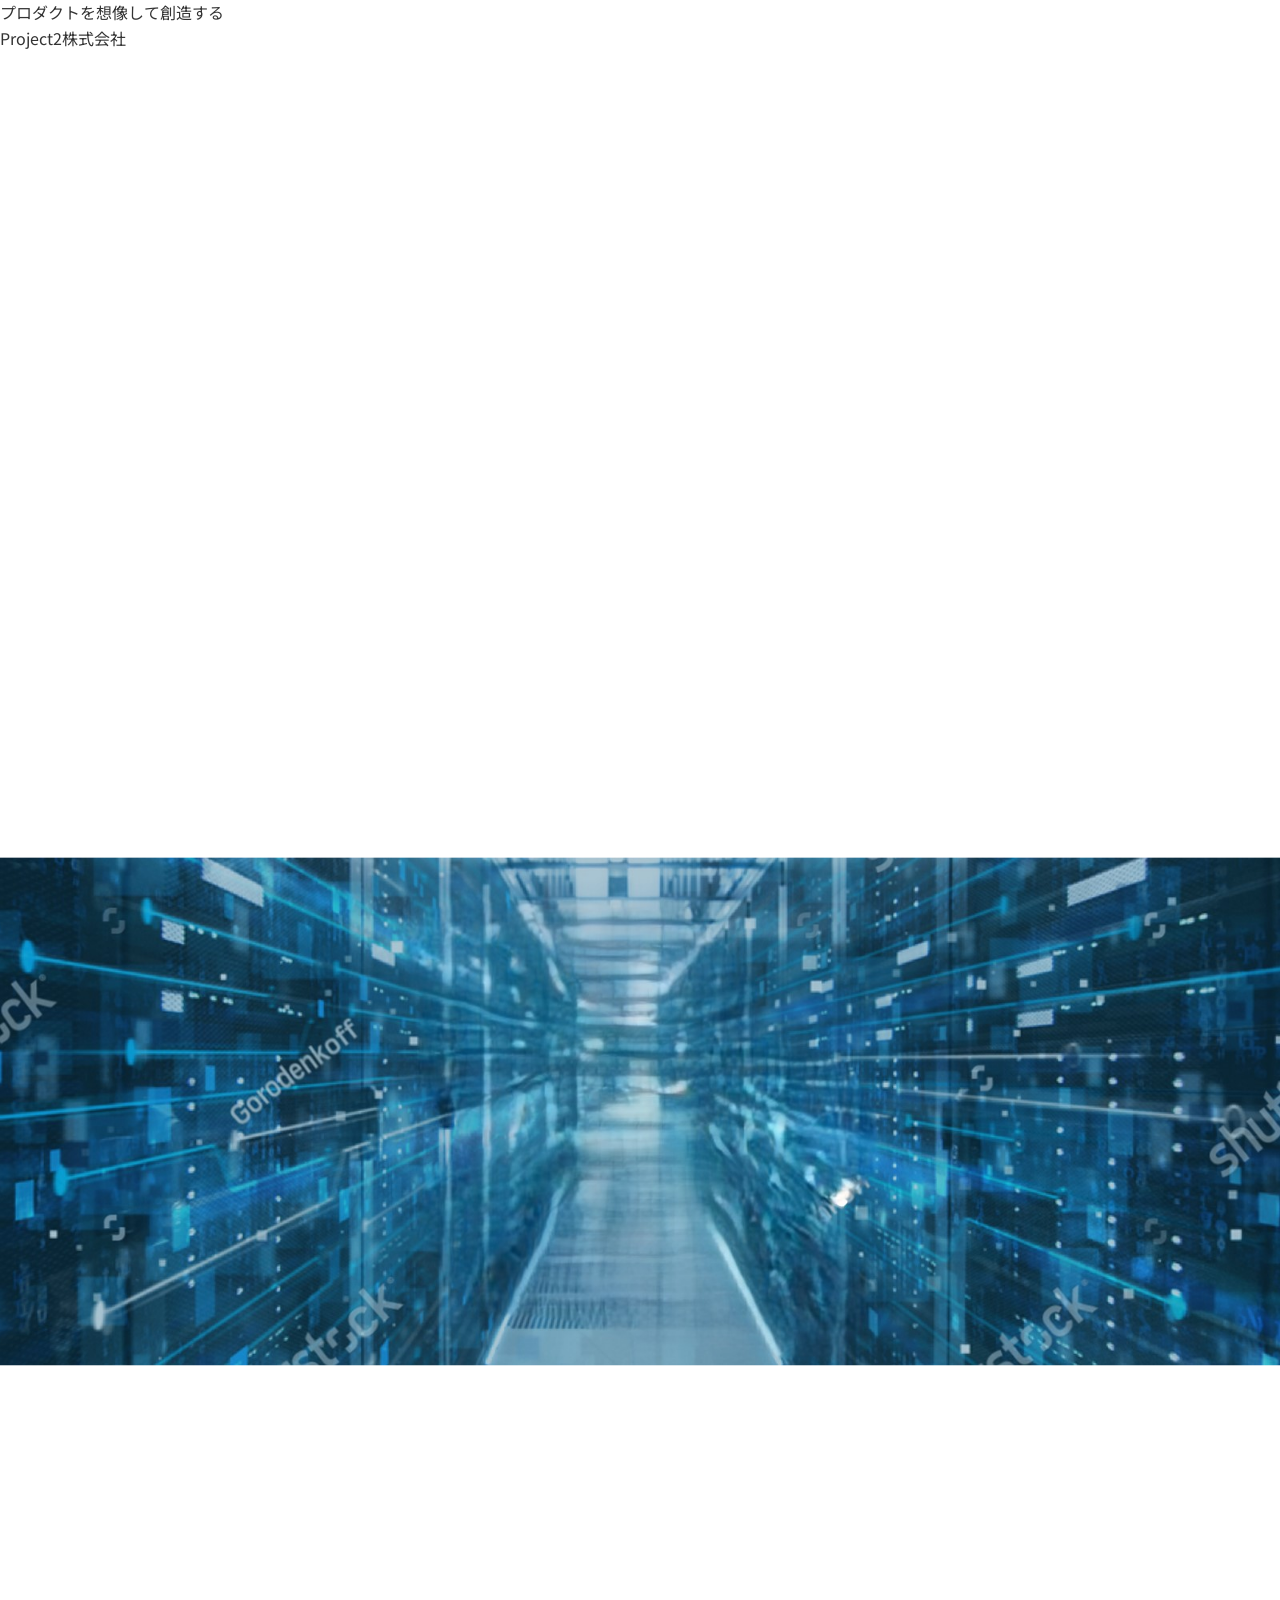
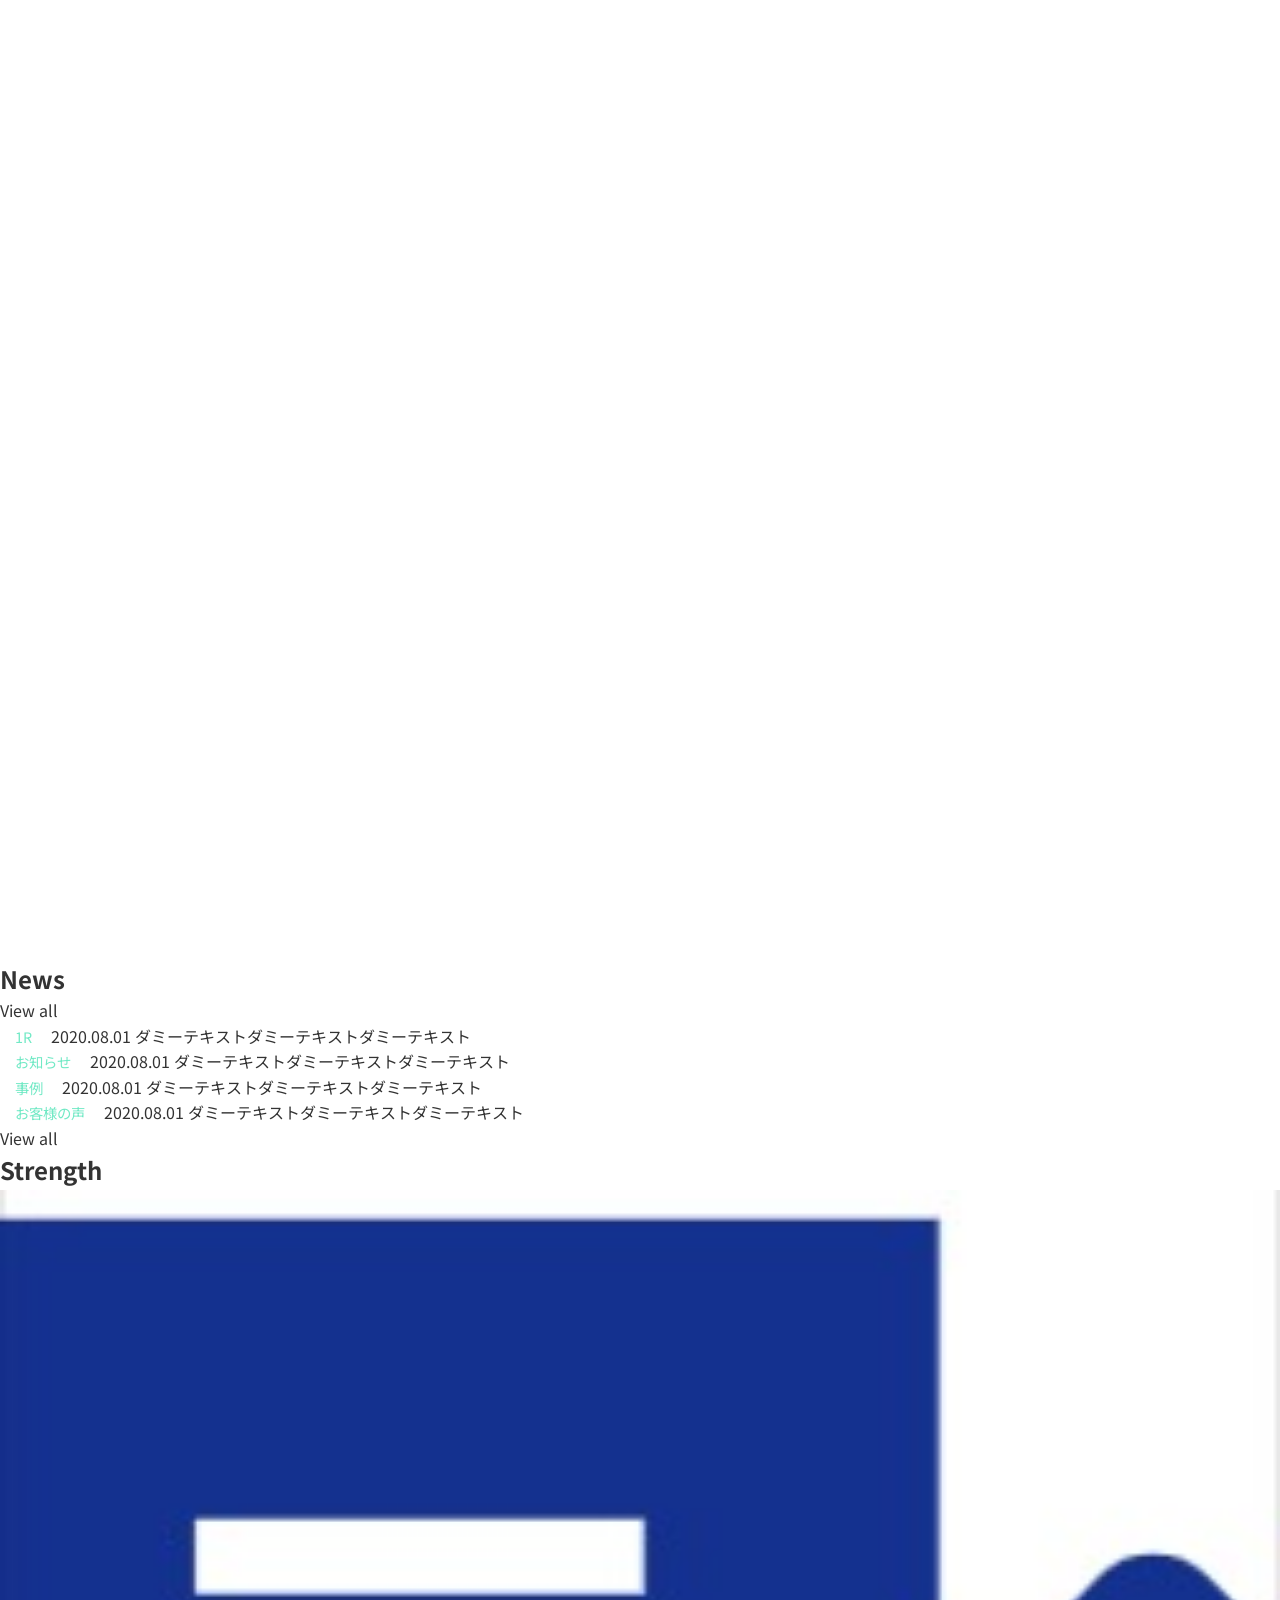
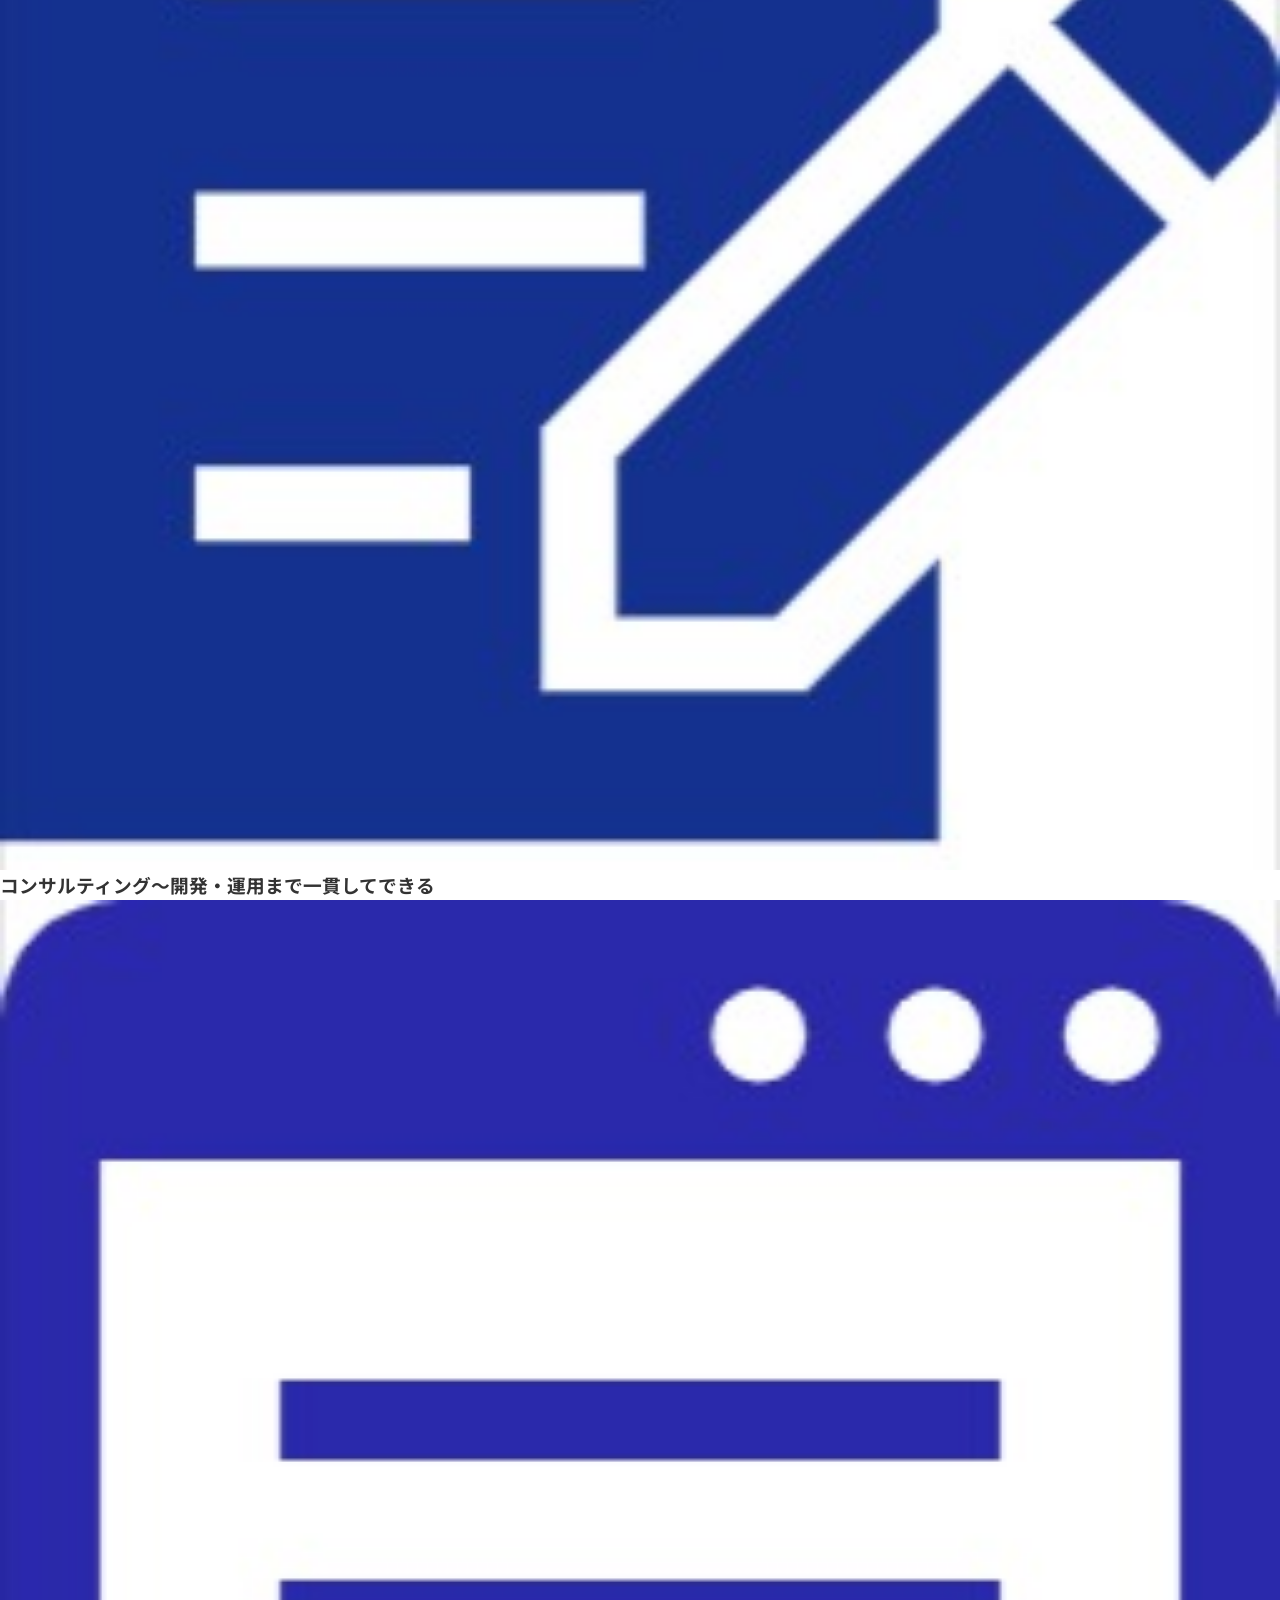
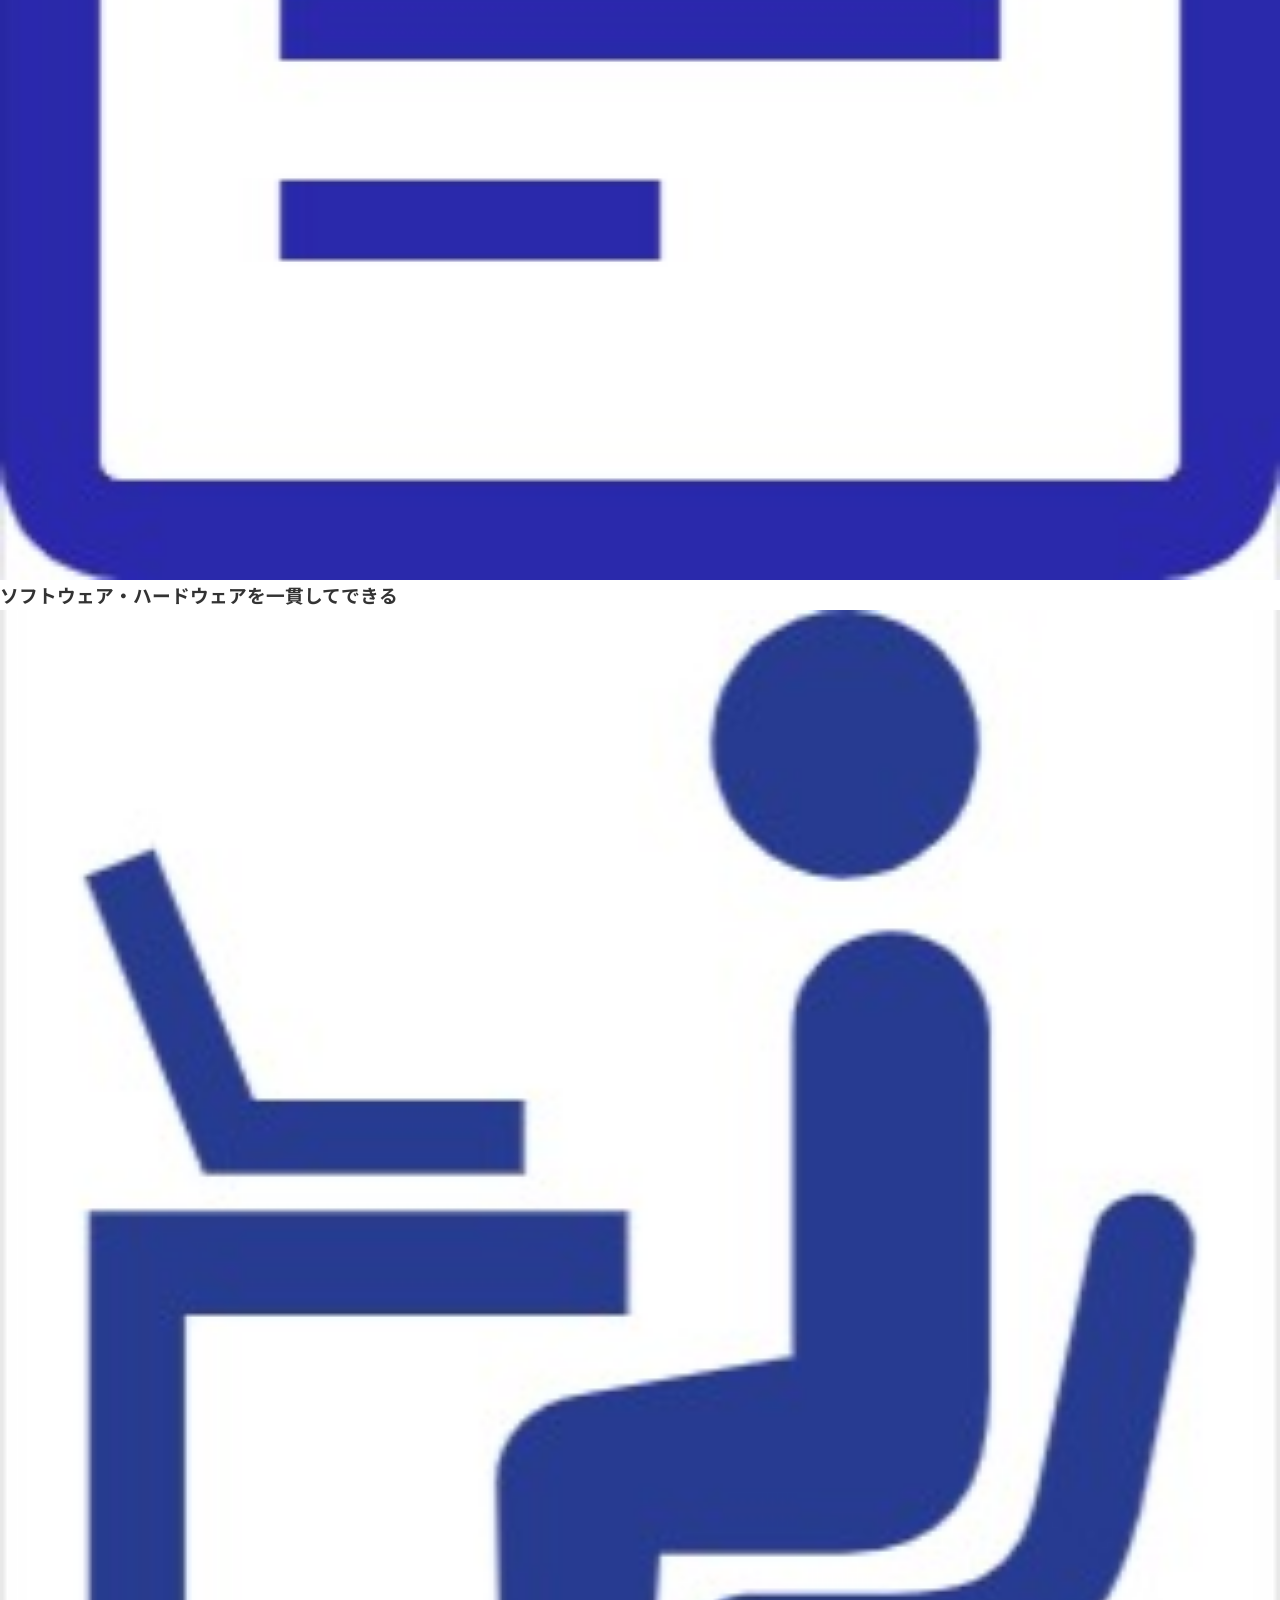
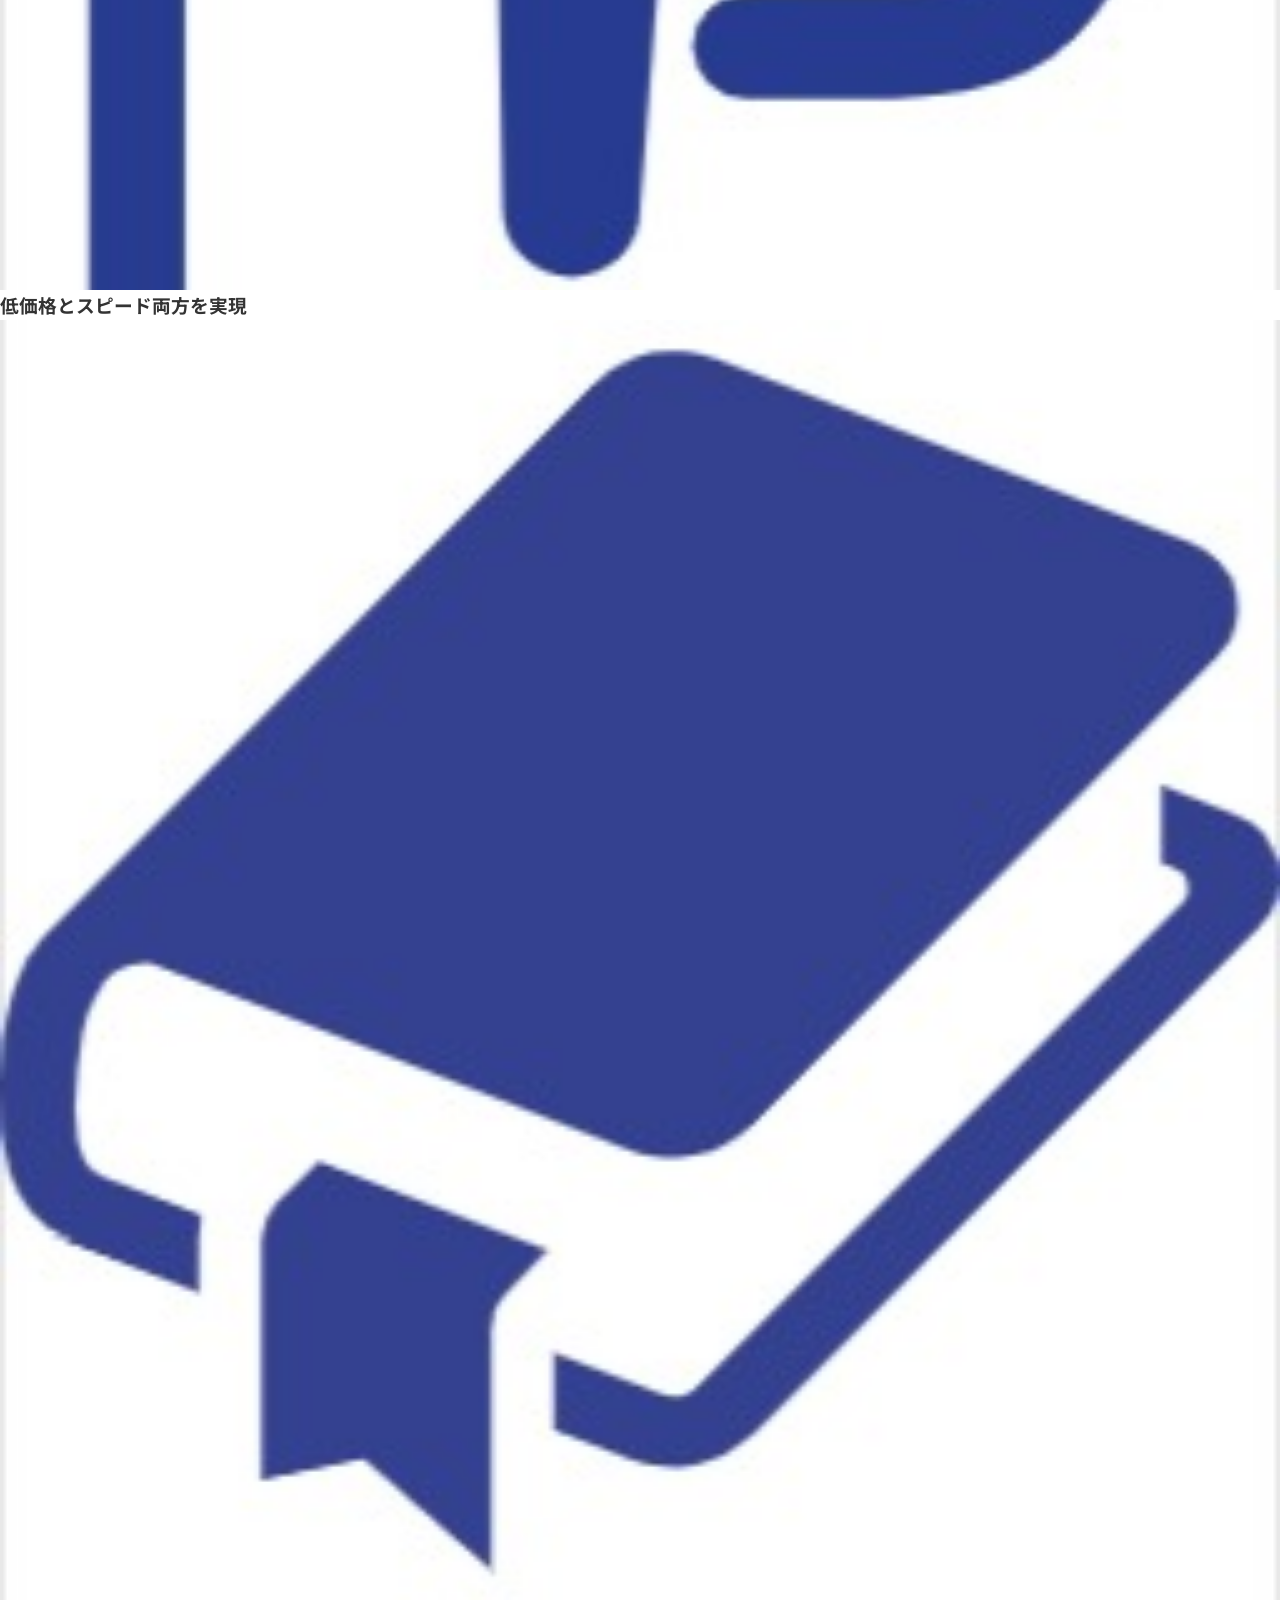
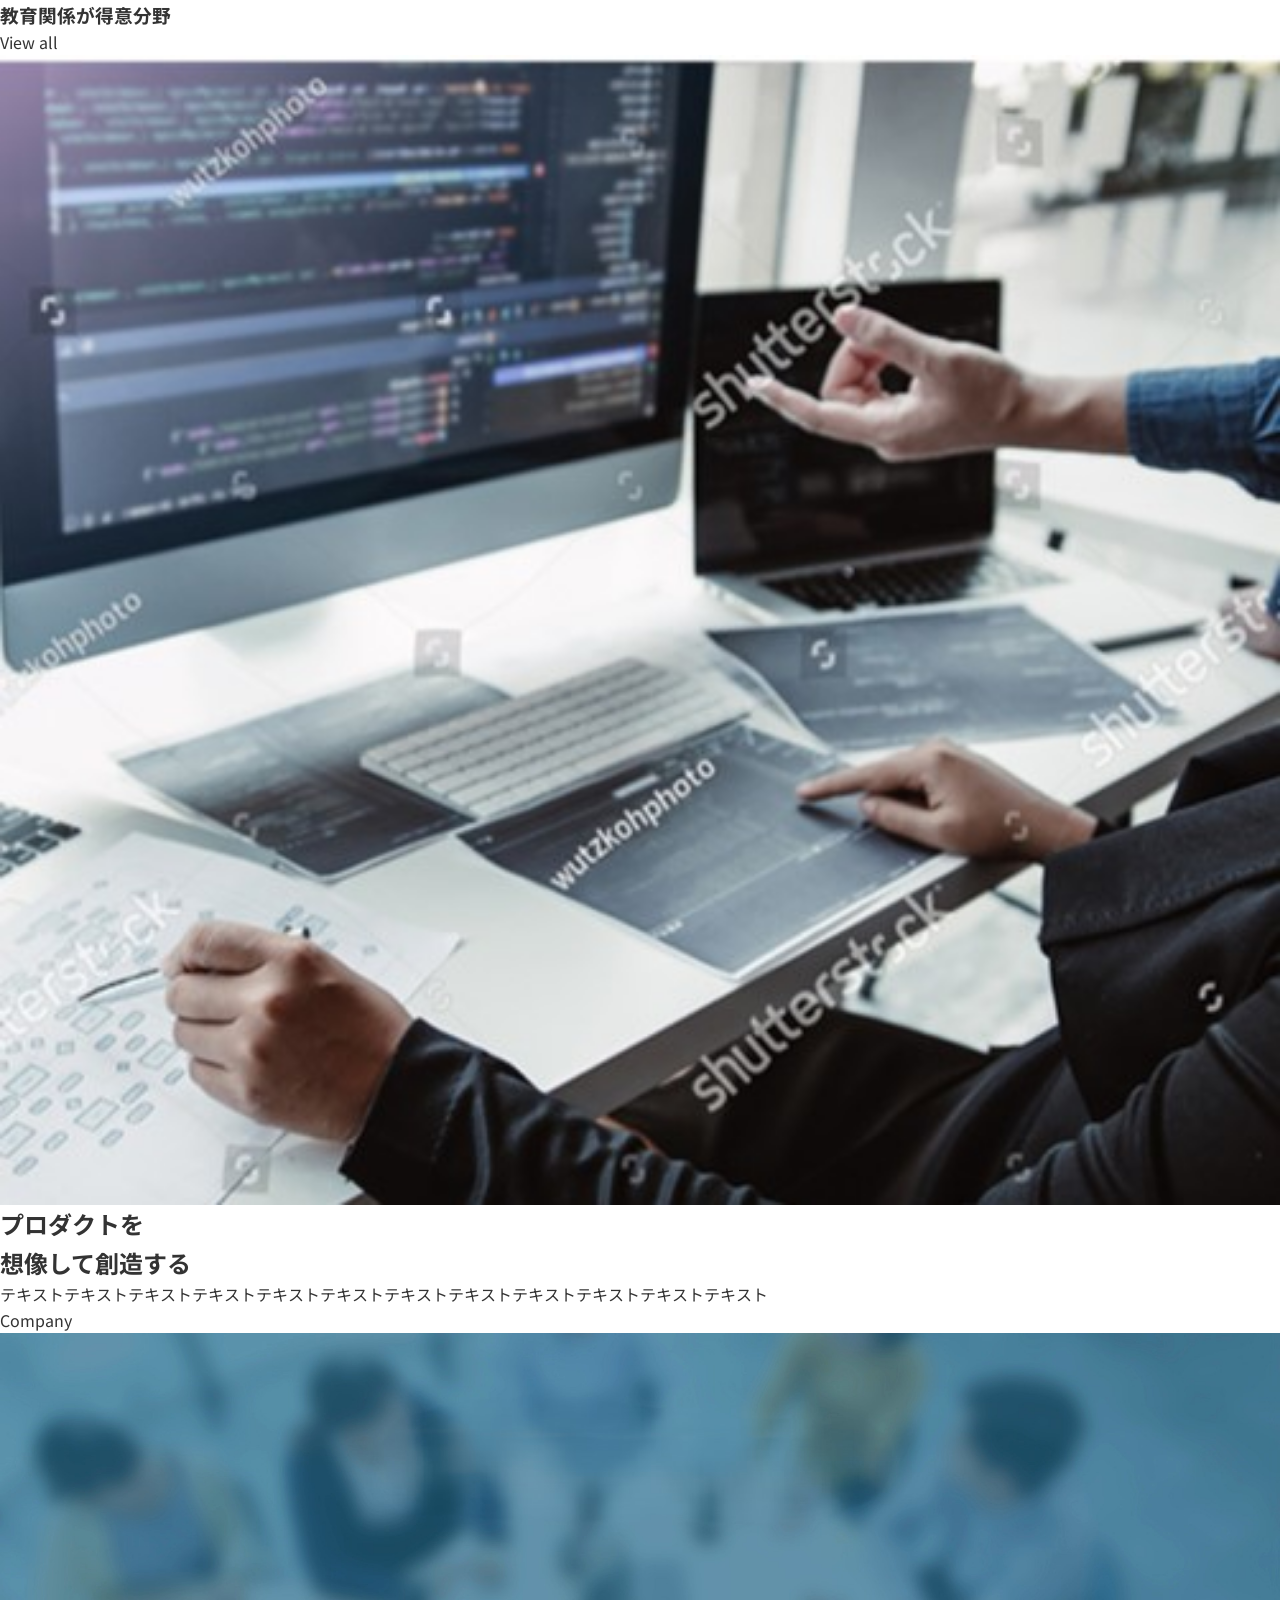
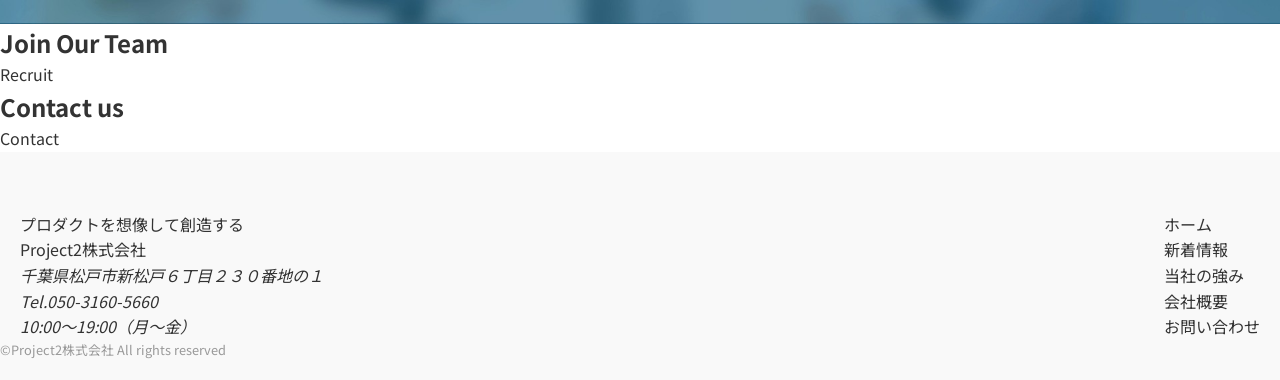
==== index.html @ 21dfb0c3 "Add files via upload" ====
<!DOCTYPE html>
<html lang="ja">
  <head>
    <meta charset="UTF-8" />
    <meta name="viewport" content="width=device-width, initial-scale=1.0" />
    <link rel="stylesheet" href="css/reset.css" />
    <link rel="preconnect" href="https://fonts.googleapis.com" />
    <link rel="preconnect" href="https://fonts.gstatic.com" crossorigin />
    <link
      href="https://fonts.googleapis.com/css2?family=Noto+Sans+JP:wght@100-900&display=swap"
      rel="stylesheet"
    />
    <link rel="stylesheet" href="css/style.css" />
    <title>project2</title>
  </head>
  <body>
    <header class="header-wrapper">
      <div class="header-container">
        <div class="header-content">
          <p>プロダクトを想像して創造する</p>
          <h1></h1><a href="index.html">Project2株式会社</a></h1>
        </div>
        <input type="checkbox" id="nav-toggle" class="nav-toggle" />
    <label for="nav-toggle" class="hamburger">
      <span></span>
      <span></span>
      <span></span>
    </label>
        <nav id="nav">
          <ul>
            <li>
              <a href="news.html">最新情報</a>
            </li>
            <li>
              <a href="strength.html">当社の強み</a>
            </li>
            <li>
              <a href="company.html">会社概要</a>
            </li>
            <li>
              <a href="#">採用情報</a>
            </li>
            <li>
              <a href="contact.html">お問い合わせ</a>
            </li>
          </ul>
        </nav>
      </div>
    </header>
    <main>
      <section class="hero-top">
        <img class="hero-img" src="img/hero.jpg" alt="hero" />
        <img class="hero-design" src="img/hero.design.png" alt="hero-design">
      </section>
      <section class="main-news">
        <div class="main-news-content">
          <h2 data-ja="お知らせ">News</h2>
          <div class="news-btn main-btn st">
            <a href="news.html" class="various-btn">View all  <span class="arrow"></span></a>
          </div>
        </div>
        <ul class="news-list">
          <li class="news-item">
            <a href="#"><span class="news-tag">1R</span></a>
            <a href="#"><span class="news-date">2020.08.01</span></a>
            <a href="#"><span class="news-text">ダミーテキストダミーテキストダミーテキスト</span></a>
          </li>
          <li class="news-item">
            <a href="#"><span class="news-tag">お知らせ</span></a>
            <a href="#"><span class="news-date">2020.08.01</span></a>
            <a href="#"><span class="news-text">ダミーテキストダミーテキストダミーテキスト</span></a>
          </li>
          <li class="news-item">
            <a href="#"><span class="news-tag">事例</span></a>
            <a href="#"><span class="news-date">2020.08.01</span></a>
            <a href="#"><span class="news-text">ダミーテキストダミーテキストダミーテキスト</span></a>
          </li>
          <li class="news-item">
            <a href="#"><span class="news-tag">お客様の声</span></a>
            <a href="#"><span class="news-date">2020.08.01</span></a>
            <a href="#"><span class="news-text">ダミーテキストダミーテキストダミーテキスト</span></a>
          </li>
        </ul>
        <div class="news-btn main-btn sb">
            <a href="news.html" class="various-btn">View all  <span class="arrow"></span></a>
          </div>
      </section>
      <section class="main-strength">
        <h2 data-ja="当社の強み">Strength</h2>
        <div class="main-strength-wrapper">
          <div class="grid">
            <div class="main-strength-item">
            <img src="img/icon5.jpeg" alt="strength-icon" />
          <h3>コンサルティング～開発・運用<span class="inline">まで一貫してできる</span></h3>  
          </div>
          <div class="main-strength-item">
            <img src="img/icon6.jpeg" alt="strength-icon" />
            <h3>ソフトウェア・ハードウェア<span class="inline">を一貫してできる</span></h3>
            </div>
            <div class="main-strength-item">
            <img src="img/icon7.jpeg" alt="strength-icon" />
            <h3>低価格とスピード両方を実現</h3>
            </div>
            <div class="main-strength-item">
            <img src="img/icon8.jpeg" alt="strength-icon" />
          <h3>教育関係が得意分野</h3>
            </div>
          </div>
          <div class="strength-btn main-btn ">
            <a href="strength.html" class="various-btn">View all  <span class="arrow"></span></a>
          </div>
        </div>
      </section>
      <section class="main-company">
        <div class="main-company-wrapper">
          <img src="img/company.img.jpg" alt="company画像" />
          <div class="main-company-content">
            <h2 data-en="imagine and create a product">
              プロダクトを<br />想像して創造する
            </h2>
            <p>
              テキストテキストテキストテキストテキストテキストテキストテキストテキストテキストテキストテキスト
            </p>
            <div class="main-btn">
            <a href="company.html" class="various-btn">Company  <span class="arrow"></span></a>
          </div>
          </div>
        </div>
      </section>
      <section class="main-recruit">
        <div class="main-recruit-item">
          <img src="img/recruit.img.jpg" alt="recruit画像" />
          <div class="main-recruit-content">
            <h2 data-ja="私たちと一緒にはたらきませんか？">Join Our Team</h2>
          </div>
          <div class="recruit-btn main-btn">
            <a href="#" class="various-btn">Recruit  <span class="recruit-arrow arrow"></span></a>
          </div>
        </div>
      </section>
      <section class="main-contact">
        <h2 data-ja="お気軽にお問い合わせください。">Contact us</h2>
        <div class="contact-btn main-btn">
            <a href="contact.html" class="various-btn">Contact  <span class="contact-arrow arrow"></span></a>
          </div>
      </section>
    </main>
    <footer>
      <div class="footer-wrapper">
        <div class="footer-content">
          <p class="title">プロダクトを想像して創造する</p>
          <p class="companyname">Project2株式会社</p>
          <address>
                <p class="campany-address">千葉県松戸市新松戸６丁目２３０番地の１</p>
                <p class="tel">Tel.050-3160-5660</p>
                <p class="time">10:00～19:00（月～金）</p>  
          </address>
        </div>
        <div class="footer-item">
          <nav>
            <ul>
              <li><a href="index.html">ホーム</a></li>
              <li><a href="news.html">新着情報</a></li>
              <li><a href="strength.html">当社の強み</a></li>
              <li><a href="company.html">会社概要</a></li>
              <li><a href="contact.html">お問い合わせ</a></li>
            </ul>
          </nav>
        </div>
      </div>
      <p class="copyright">©Project2株式会社 All rights reserved</p>
    </footer>
  </body>
</html>
---- css/style.css ----
@charset "UTF-8";

/* ====================================
   Base Styles
   ==================================== */
* {
  box-sizing: border-box;
  margin: 0;
  padding: 0;
}

body {
  font-family: "Noto Sans JP", sans-serif;
  color: #333;
  line-height: 1.6;
  overflow-x: hidden;
  width: 100%;
}

a {
  color: inherit;
  text-decoration: none;
}

img {
  width: 100%;
  height: auto;
  vertical-align: bottom;
}

ul {
  list-style: none;
}

/* 共通ユーティリティ */
.trans {
  color: rgb(113, 233, 197);
}

.trans-white {
  color: #fff;
}

.number {
  font-size: 2.8rem;
  margin-right: 15px;
  line-height: 1;
}

/* ボタン */
.btn-white, .btn-green {
  display: inline-flex;
  align-items: center;
  justify-content: center;
  font-size: 1rem;
  font-weight: 500;
  text-decoration: none;
  padding: 15px 0;
  text-transform: uppercase;
  width: 200px; /* デフォルト幅 */
  transition: opacity 0.3s;
}

.btn-white {
  color: rgb(113, 233, 197);
  background: #fff;
  border: 1px solid rgb(113, 233, 197);
}

.btn-green {
  background: rgb(113, 233, 197);
  color: #fff;
  border: 1px solid rgb(113, 233, 197);
}

.btn-white:hover, .btn-green:hover {
  opacity: 0.8;
}

/* アニメーション用クラス */
.fade-in {
  opacity: 0;
  transform: translateY(30px);
  transition: opacity 1s ease, transform 1s ease;
}

.main-fade-in {
  transform: translateX(-30px);
}

.right-fade-in {
  transform: translateX(30px);
}

.fade-in.show {
  opacity: 1;
  transform: translateY(0);
  transform: translateX(0);
}

/* SP/PC 表示切り替え */
.sp-only { display: none; }
.pc-only { display: block; }

@media (max-width: 980px) {
  .sp-only { display: block; }
  .pc-only { display: none; }
}


/* ====================================
   Top Animation
   ==================================== */
.top-animation {
  position: fixed;
  top: 0;
  left: 0;
  width: 100%;
  height: 100vh;
  background: rgba(83, 208, 168, 1);
  z-index: 9999;
  display: flex;
  justify-content: center;
  align-items: center;
}

.top-animation img {
  width: 150px;
  height: auto;
}


/* ====================================
   Header
   ==================================== */
.header-wrapper {
  position: relative;
  width: 100%;
}
/* index.htmlは全画面 */
.header-wrapper:not(.service-header) {
    height: 100vh;
    overflow: hidden;
}

.header-container {
  width: 100%;
  z-index: 10;
}

#main-header .header-content {
  position: absolute;
  top: 0;
  left: 0;
  width: 100%;
  padding: 20px 30px;
  display: flex;
  justify-content: space-between;
  align-items: center;
  z-index: 20;
}

.logo {
  width: 200px;
}

.header-container nav ul {
  display: flex;
  gap: 40px;
  font-weight: 700;
  color: #fff;
}
.header-container nav ul li a:hover {
  text-decoration: underline;
}

/* 追従ヘッダー */
#fixed-header {
  position: fixed;
  top: 0;
  left: 0;
  width: 100%;
  height: 80px;
  background-color: #fff;
  transform: translateY(-100%);
  opacity: 0;
  transition: transform 0.3s ease, opacity 0.3s ease;
  z-index: 100;
  box-shadow: 0 2px 5px rgba(0,0,0,0.1);
}

.fixed-header-content {
  display: flex;
  justify-content: space-between;
  align-items: center;
  padding: 10px 30px;
  height: 100%;
}

.logo-fixed {
  width: 160px;
  height: auto;
}

#fixed-header nav ul {
  color: #000;
}


/* ====================================
   Hero Slider (Index)
   ==================================== */
.hero-slider, .hero-item {
  width: 100%;
  height: 100vh;
}

.hero-img {
  width: 100%;
  height: 100%;
  background-size: cover;
  background-position: center;
  transform: scale(1.2);
  transition: transform 6s linear;
}

/* 現在のスライドだけズームアウト効果 */
.hero-slider .slick-current .hero-img {
  transform: scale(1);
}

.hero-wrapper h1 {
  position: absolute;
  top: 50%;
  left: 10%;
  transform: translateY(-50%);
  font-size: 5rem;
  color: rgb(238, 250, 246);
  z-index: 5;
  pointer-events: none;
  line-height: 1.2;
}

.hero-wrapper h1::after {
  content: attr(data-en);
  display: block;
  font-size: 1.8rem;
  margin-top: 20px;
  letter-spacing: 2px;
  text-transform: uppercase;
}


/* ====================================
   News Section (Index)
   ==================================== */
.main-news-wrapper {
    position: relative;
    z-index: 2;
}

.main-news-container {
  display: flex;
  background: rgba(95, 253, 203, 0.9);
  align-items: center;
  color: #fff;
  padding: 0;
  /* 横幅調整 */
  width: 100%;
}

/* 左側タイトル */
.main-news-header {
    background: rgba(95, 253, 203, 1);
    padding: 30px 50px;
    min-width: 250px;
}
.main-news-header h2 {
    font-size: 2rem;
    text-transform: uppercase;
}
.main-news-header h2::after {
    content: attr(data-ja);
    display: block;
    font-size: 1rem;
    margin-top: 5px;
}

/* 中央リスト */
.main-news-body {
    flex: 1;
    min-width: 0; /* Flexbox内でのテキスト省略対策 */
    padding: 20px;
}

.main-news-list {
    display: flex !important; /* Slickの上書き */
    align-items: center;
    gap: 20px;
    font-size: 1rem;
}

.news-tag {
    background: #fff;
    color: rgb(113, 233, 197);
    padding: 2px 15px;
    border-radius: 4px;
    font-size: 0.9rem;
    white-space: nowrap;
}
.news-date {
    white-space: nowrap;
}
.news-text a {
    color: #333; /* 背景が緑なので文字は読みやすく */
    text-decoration: underline;
}

/* 右側コントロール */
.main-news-controls {
    display: flex;
    align-items: center;
    background: #fff;
    height: 100%;
}
.main-news-arrow {
    display: flex;
    gap: 2px;
}
.prev-arrow, .next-arrow {
    width: 50px;
    height: 50px;
    background: #eee;
    padding: 15px;
    cursor: pointer;
    object-fit: contain;
}
.main-news-btn {
    width: 100px;
    height: 100px; /* 矢印と高さを合わせる */
    border: none;
    border-left: 1px solid #eee;
}


/* ====================================
   Main Intro (Index)
   ==================================== */
.main-intro-container {
    max-width: 1200px;
    margin: 100px auto;
    display: flex;
    align-items: center;
    gap: 50px;
    padding: 0 30px;
}

.main-intro-text {
    width: 50%;
}
.main-intro-text h2 {
    font-size: 2rem;
    line-height: 1.6;
    margin-bottom: 40px;
}
.main-text {
    font-size: 1rem;
    line-height: 2;
    margin-bottom: 40px;
}

.main-intro-image {
    width: 50%;
}


/* ====================================
   Service Section (Index)
   ==================================== */
.main-service {
    margin-bottom: 100px;
}

.main-service-wrapper {
    max-width: 1200px;
    margin: 0 auto 80px;
    display: flex;
    align-items: center;
    gap: 50px;
    padding: 0 30px;
}

.main-service-header {
    width: 50%;
}
.main-service-list-container {
    width: 50%;
}

.main-service-title {
    font-size: 3.5rem;
    text-transform: uppercase;
    margin-bottom: 20px;
    line-height: 1;
}
.main-service-title::after {
    content: attr(data-ja);
    display: block;
    font-size: 1.2rem;
    color: rgb(113, 233, 197);
    margin-top: 10px;
}

.service-list li {
    border-bottom: 1px solid #eee;
}
.service-list a {
    display: block;
    padding: 20px 0;
    font-size: 1.5rem;
    color: #1b2b44;
    transition: color 0.3s, padding-left 0.3s;
    position: relative;
}
/* 矢印装飾 */
.service-list a::after {
    content: "→";
    position: absolute;
    right: 0;
    opacity: 0;
    transition: opacity 0.3s;
}

.service-list a:hover {
    color: rgb(113, 233, 197);
    padding-left: 10px;
}
.service-list a:hover::after {
    opacity: 1;
}

/* 3つの理由 */
.main-service-features {
    background: #f9f9f9;
    padding: 80px 20px;
}
.features-title {
    text-align: center;
    font-size: 2rem;
    margin-bottom: 60px;
}
.features-grid {
    max-width: 1200px;
    margin: 0 auto;
    display: grid;
    grid-template-columns: repeat(3, 1fr);
    gap: 40px;
}
.feature-item {
    text-align: center;
    background: #fff;
    padding: 40px 20px;
    border-radius: 8px;
    box-shadow: 0 5px 15px rgba(0,0,0,0.05);
}
.feature-item .icon {
    width: 80px;
    height: 80px;
    object-fit: contain;
    margin-bottom: 20px;
}
.feature-item .sub {
    font-size: 1.2rem;
    margin-bottom: 20px;
    color: rgb(113, 233, 197);
}
.feature-item p {
    text-align: left;
    font-size: 0.95rem;
}


/* ====================================
   Works Section (Index)
   ==================================== */
.main-works {
    max-width: 1200px;
    margin: 0 auto 150px;
    padding: 0 30px;
}

/* スライド1枚のレイアウト */
.main-works-slide {
    position: relative;
    padding-bottom: 50px; /* ドット用の余白 */
    outline: none;
}

.work-img-box {
    width: 75%;
    height: 500px;
}
.work-img-box img {
    width: 100%;
    height: 100%;
    object-fit: cover;
}

/* 重なるテキストボックス */
.work-content-box {
    position: absolute;
    top: 50%;
    right: 0;
    transform: translateY(-50%);
    width: 45%;
    background: #fff;
    padding: 50px;
    box-shadow: 0 10px 40px rgba(0,0,0,0.1);
}

.work-content-box h2 {
    font-size: 2rem;
    text-transform: uppercase;
    color: rgb(113, 233, 197);
    margin-bottom: 10px;
}
.work-content-box h2::after {
    content: attr(data-ja);
    display: block;
    font-size: 1rem;
    color: #333;
}
.work-content-box h3 {
    font-size: 1.5rem;
    margin-bottom: 20px;
}
.work-btn {
    width: 100%;
}

/* Slick Dots Custom */
.main-works-slider .slick-dots {
    bottom: -30px;
    text-align: left; /* 左寄せ */
}
.main-works-slider .slick-dots li button:before {
    font-size: 12px;
    color: #ccc;
}
.main-works-slider .slick-dots li.slick-active button:before {
    color: rgb(113, 233, 197);
}


/* ====================================
   Pickup Section (Index)
   ==================================== */
.main-pickup {
    background: rgb(113, 233, 197);
    padding: 100px 20px;
    text-align: center;
}

.main-pickup-container {
    max-width: 1200px;
    margin: 0 auto;
}

.pickup-title {
    color: #fff;
    font-size: 3rem;
    text-transform: uppercase;
    margin-bottom: 50px;
}
.pickup-title::after {
    content: attr(data-ja);
    display: block;
    font-size: 1.2rem;
    margin-top: 10px;
}

.pickup-grid {
    display: grid;
    grid-template-columns: repeat(3, 1fr);
    gap: 30px;
    margin-bottom: 60px;
}

.pickup-item {
    background: #fff;
    display: block;
    transition: transform 0.3s;
    height: 100%; /* 高さを揃える */
}
.pickup-item:hover {
    transform: translateY(-10px);
}

.pickup-img {
    height: 200px;
    overflow: hidden;
}
.pickup-img img {
    height: 100%;
    object-fit: cover;
}

.pickup-info {
    padding: 20px;
    text-align: left;
}
.pickup-tag {
    background: rgb(113, 233, 197);
    color: #fff;
    font-size: 0.8rem;
    padding: 2px 10px;
    display: inline-block;
    margin-bottom: 10px;
}
.pickup-date {
    font-size: 0.85rem;
    color: #888;
    margin-bottom: 10px;
}
.pickup-text {
    font-size: 1rem;
    font-weight: 700;
    line-height: 1.4;
    color: #333;
}

.pickup-more-btn {
    width: 250px;
}


/* ====================================
   Responsive (Mobile & Tablet)
   ==================================== */

/* Hamburger Menu (Common) */
.nav-toggle { display: none; }
.hamburger {
  display: none;
  flex-direction: column;
  justify-content: space-between;
  width: 30px;
  height: 22px;
  cursor: pointer;
  z-index: 1001;
}
.hamburger span {
  display: block;
  height: 2px;
  width: 100%;
  background-color: #fff;
  transition: all 0.4s;
}
#fixed-header .hamburger span { background-color: #000; }

@media (max-width: 980px) {
  .hamburger { display: flex; }

  #nav, #nav-fixed {
    position: fixed;
    top: 0;
    right: -100%;
    width: 80%;
    height: 100vh;
    background-color: rgba(0, 0, 0, 0.9);
    display: flex;
    justify-content: center;
    align-items: center;
    transition: right 0.4s ease;
    z-index: 1000;
  }
  #nav-fixed { background-color: rgba(95, 253, 203, 0.98); }

  .nav-toggle:checked ~ #nav,
  .nav-toggle:checked ~ #nav-fixed { right: 0; }

  /* ハンバーガーアニメーション */
  .nav-toggle:checked + .hamburger span:nth-child(1) { transform: rotate(45deg) translateY(6px); }
  .nav-toggle:checked + .hamburger span:nth-child(2) { opacity: 0; }
  .nav-toggle:checked + .hamburger span:nth-child(3) { transform: rotate(-45deg) translateY(-6px); }

  .header-container nav ul {
    flex-direction: column;
    text-align: center;
    gap: 30px;
  }
  
  /* Hero Text */
  .hero-wrapper h1 {
    font-size: 2.5rem;
    left: 5%;
    width: 90%;
  }

  /* News Section (SP) */
  .main-news-container {
    flex-direction: column;
    align-items: stretch;
  }
  .main-news-header {
      padding: 15px;
      text-align: center;
  }
  .main-news-header h2 { font-size: 1.5rem; }
  
  .main-news-body {
      padding: 10px;
  }
  .main-news-list {
      flex-direction: column;
      align-items: flex-start;
      gap: 5px;
  }
  .main-news-controls {
      justify-content: space-between;
  }
  .main-news-arrow { width: 50%; }
  .prev-arrow, .next-arrow { width: 50%; }
  .main-news-btn { width: 50%; height: 50px; border-left: none; border-top: 1px solid #eee;}

  /* Intro Section */
  .main-intro-container {
      flex-direction: column-reverse; /* 画像上、テキスト下 */
      margin: 60px auto;
      gap: 30px;
  }
  .main-intro-text, .main-intro-image {
      width: 100%;
  }
  .main-intro-text h2 { font-size: 1.4rem; }

  /* Service Section */
  .main-service-wrapper {
      flex-direction: column;
      padding: 0 20px;
      gap: 20px;
  }
  .main-service-header, .main-service-list-container {
      width: 100%;
  }
  /* スマホ用タイトル表示 */
  .main-service-header .main-service-title {
      font-size: 2.5rem;
      margin-bottom: 20px;
  }

  /* 3つの理由 */
  .features-grid {
      grid-template-columns: 1fr; /* 1カラム */
      gap: 20px;
  }

  /* Works Section (Overlap解除) */
  .main-works { margin-bottom: 80px; }
  
  .work-img-box {
      width: 100%;
      height: 250px;
  }
  .work-content-box {
      position: relative; /* 重ねない */
      width: 100%;
      top: 0;
      right: 0;
      transform: none;
      padding: 30px 20px;
      box-shadow: none;
      background: #f4f4f4; /* 少し背景色を変える */
  }
  .work-content-box h2 { font-size: 1.5rem; }
  .work-content-box h3 { font-size: 1.2rem; }

  /* Pickup Section */
  .main-pickup { padding: 50px 20px; }
  .pickup-grid {
      grid-template-columns: 1fr; /* 1カラム */
      gap: 40px;
  }
  .pickup-title { font-size: 2rem; }
}

/* Footer (Common with Service) */
footer {
  background-color: #f9f9f9;
  padding: 60px 0 20px;
}
.footer-wrapper {
  max-width: 1300px;
  margin: 0 auto;
  padding: 0 20px;
  display: flex;
  justify-content: space-between;
  align-items: flex-start;
  flex-wrap: wrap;
}
.footer-left { margin-bottom: 30px; }
.footer-logo { width: 150px; margin-bottom: 20px; }
.copyright { display: block; font-size: 0.8rem; color: #999; }
.footer-list { display: flex; gap: 30px; }
.footer-list li a { font-size: 0.9rem; font-weight: 700; }

@media (max-width: 980px) {
  .footer-wrapper {
      flex-direction: column;
      align-items: center;
      text-align: center;
  }
  .footer-right { width: 100%; }
  .footer-list {
      justify-content: center;
      flex-wrap: wrap;
      gap: 15px 20px;
  }
}
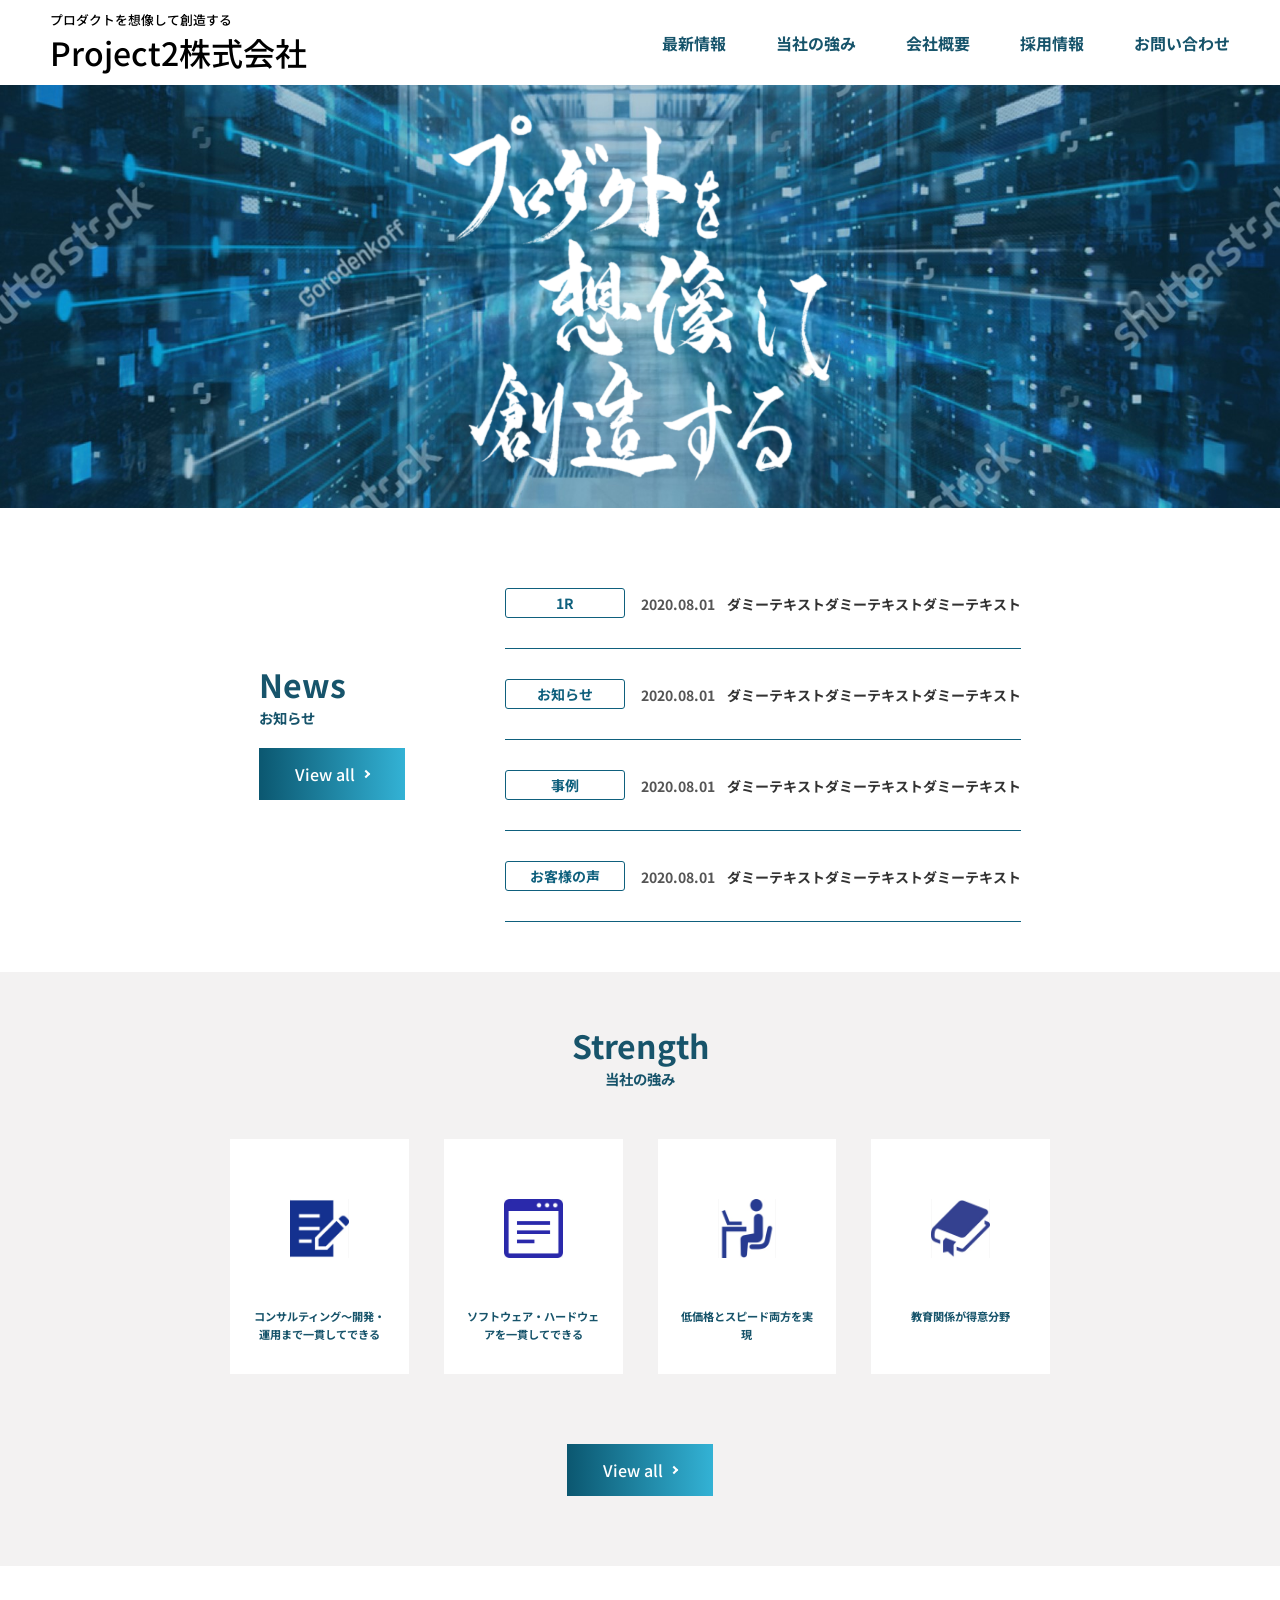
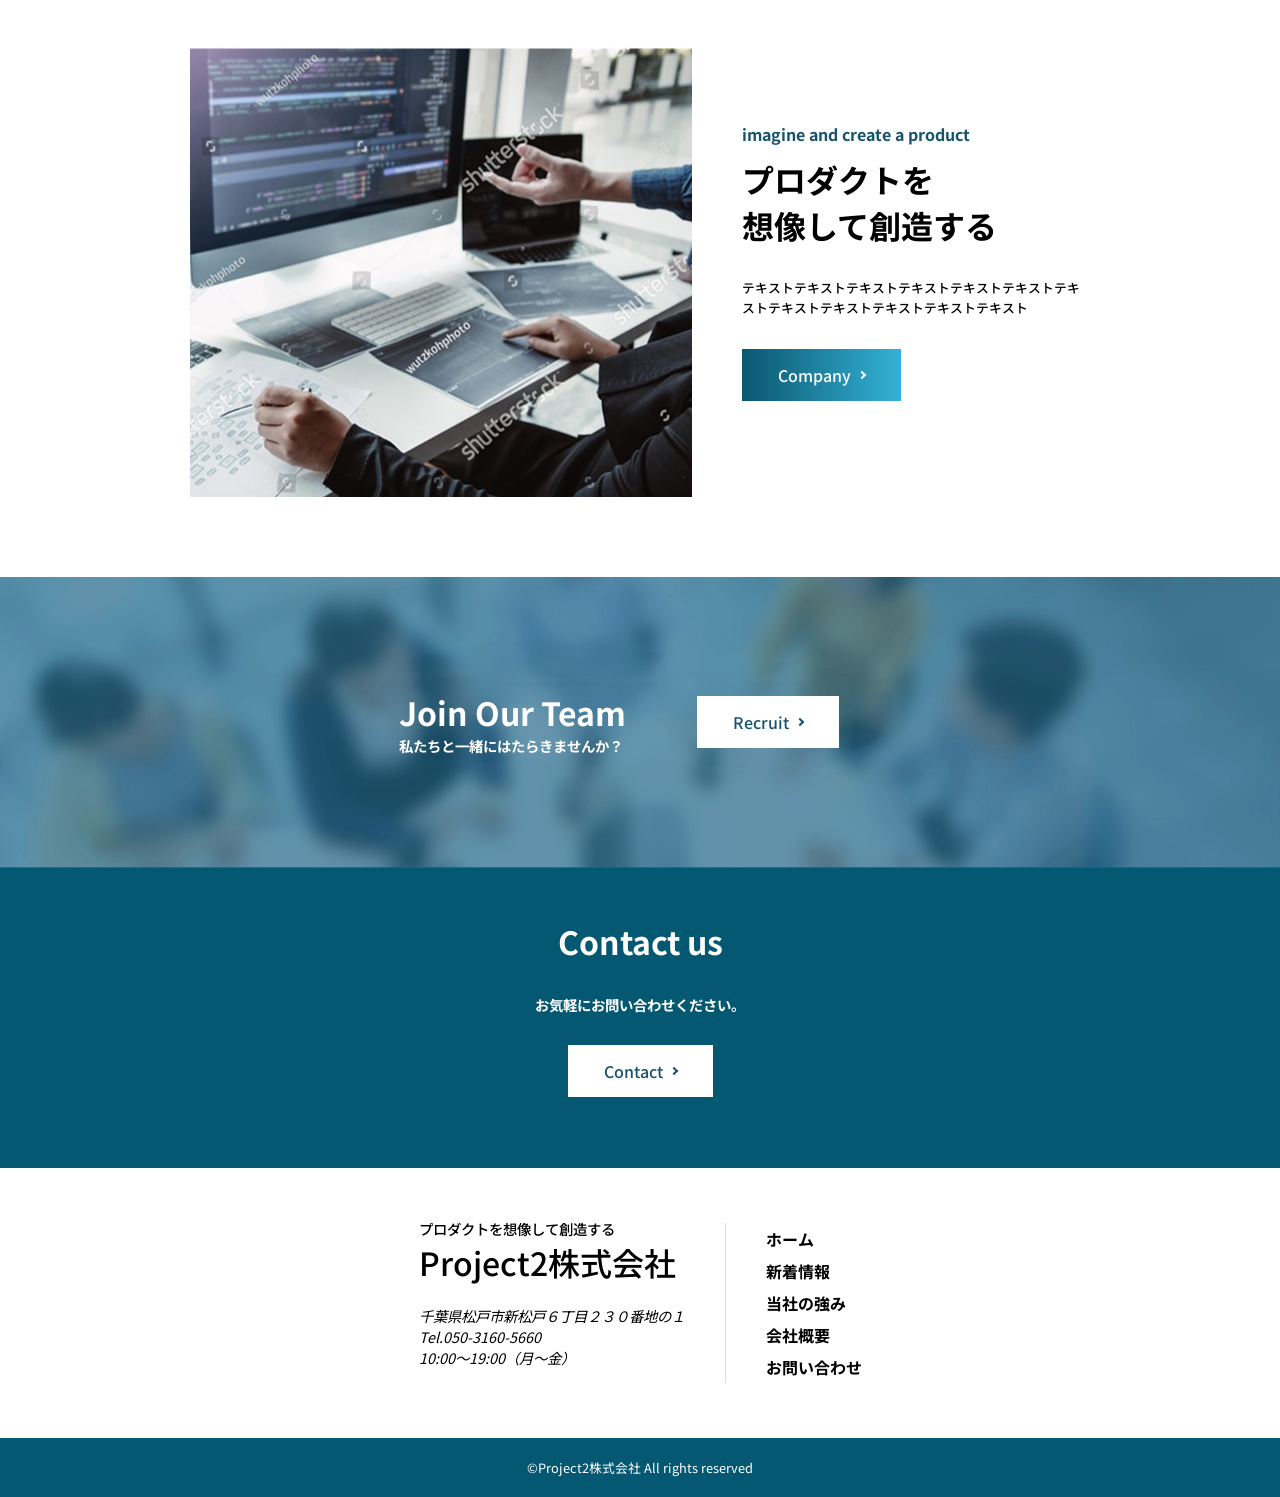
==== commit 490f94b4: "Add files via upload" ====
--- a/index.html
+++ b/index.html
@@ -14,18 +14,18 @@
     <title>project2</title>
   </head>
   <body>
-    <header class="header-wrapper">
+    <header class="header-wrraper">
       <div class="header-container">
         <div class="header-content">
           <p>プロダクトを想像して創造する</p>
-          <h1></h1><a href="index.html">Project2株式会社</a></h1>
+          <h1>Project2株式会社</h1>
         </div>
         <input type="checkbox" id="nav-toggle" class="nav-toggle" />
-    <label for="nav-toggle" class="hamburger">
-      <span></span>
-      <span></span>
-      <span></span>
-    </label>
+        <label for="nav-toggle" class="hamburger">
+          <span></span>
+          <span></span>
+          <span></span>
+        </label>
         <nav id="nav">
           <ul>
             <li>
@@ -50,69 +50,91 @@
     <main>
       <section class="hero-top">
         <img class="hero-img" src="img/hero.jpg" alt="hero" />
-        <img class="hero-design" src="img/hero.design.png" alt="hero-design">
+        <img class="hero-design" src="img/hero.design.png" alt="hero-design" />
       </section>
       <section class="main-news">
         <div class="main-news-content">
           <h2 data-ja="お知らせ">News</h2>
-          <div class="news-btn main-btn st">
-            <a href="news.html" class="various-btn">View all  <span class="arrow"></span></a>
+          <div class="news-btn main-btn db">
+            <a href="news.html" class="various-btn"
+              >View all <span class="arrow"></span
+            ></a>
           </div>
         </div>
         <ul class="news-list">
           <li class="news-item">
             <a href="#"><span class="news-tag">1R</span></a>
             <a href="#"><span class="news-date">2020.08.01</span></a>
-            <a href="#"><span class="news-text">ダミーテキストダミーテキストダミーテキスト</span></a>
+            <a href="#"
+              ><span class="news-text"
+                >ダミーテキストダミーテキストダミーテキスト</span
+              ></a
+            >
           </li>
           <li class="news-item">
             <a href="#"><span class="news-tag">お知らせ</span></a>
             <a href="#"><span class="news-date">2020.08.01</span></a>
-            <a href="#"><span class="news-text">ダミーテキストダミーテキストダミーテキスト</span></a>
+            <a href="#"
+              ><span class="news-text"
+                >ダミーテキストダミーテキストダミーテキスト</span
+              ></a
+            >
           </li>
           <li class="news-item">
             <a href="#"><span class="news-tag">事例</span></a>
             <a href="#"><span class="news-date">2020.08.01</span></a>
-            <a href="#"><span class="news-text">ダミーテキストダミーテキストダミーテキスト</span></a>
+            <a href="#"
+              ><span class="news-text"
+                >ダミーテキストダミーテキストダミーテキスト</span
+              ></a
+            >
           </li>
           <li class="news-item">
             <a href="#"><span class="news-tag">お客様の声</span></a>
             <a href="#"><span class="news-date">2020.08.01</span></a>
-            <a href="#"><span class="news-text">ダミーテキストダミーテキストダミーテキスト</span></a>
+            <a href="#"
+              ><span class="news-text"
+                >ダミーテキストダミーテキストダミーテキスト</span
+              ></a
+            >
           </li>
         </ul>
-        <div class="news-btn main-btn sb">
-            <a href="news.html" class="various-btn">View all  <span class="arrow"></span></a>
-          </div>
+        <div class="news-btn main-btn dn">
+          <a href="news.html" class="various-btn"
+            >View all <span class="arrow"></span
+          ></a>
+        </div>
       </section>
       <section class="main-strength">
         <h2 data-ja="当社の強み">Strength</h2>
-        <div class="main-strength-wrapper">
+        <div class="main-strength-wrrapper">
           <div class="grid">
             <div class="main-strength-item">
-            <img src="img/icon5.jpeg" alt="strength-icon" />
-          <h3>コンサルティング～開発・運用<span class="inline">まで一貫してできる</span></h3>  
-          </div>
-          <div class="main-strength-item">
-            <img src="img/icon6.jpeg" alt="strength-icon" />
-            <h3>ソフトウェア・ハードウェア<span class="inline">を一貫してできる</span></h3>
-            </div>
-            <div class="main-strength-item">
-            <img src="img/icon7.jpeg" alt="strength-icon" />
-            <h3>低価格とスピード両方を実現</h3>
-            </div>
-            <div class="main-strength-item">
-            <img src="img/icon8.jpeg" alt="strength-icon" />
-          <h3>教育関係が得意分野</h3>
-            </div>
-          </div>
-          <div class="strength-btn main-btn ">
-            <a href="strength.html" class="various-btn">View all  <span class="arrow"></span></a>
+              <img src="img/icon5.jpeg" alt="strength-icon" />
+              <h3>コンサルティング～開発・運用<span class="inline">まで一貫してできる</span></h3>
+            </div>
+            <div class="main-strength-item">
+              <img src="img/icon6.jpeg" alt="strength-icon" />
+              <h3>ソフトウェア・ハードウェアを<span class="inline">一貫してできる</span></h3>
+            </div>
+            <div class="main-strength-item">
+              <img src="img/icon7.jpeg" alt="strength-icon" />
+              <h3>低価格とスピード両方を実現</h3>
+            </div>
+            <div class="main-strength-item">
+              <img src="img/icon8.jpeg" alt="strength-icon" />
+              <h3>教育関係が得意分野</h3>
+            </div>
+          </div>
+          <div class="strength-btn main-btn">
+            <a href="strength.html" class="various-btn"
+              >View all <span class="arrow"></span
+            ></a>
           </div>
         </div>
       </section>
       <section class="main-company">
-        <div class="main-company-wrapper">
+        <div class="main-company-wrraper">
           <img src="img/company.img.jpg" alt="company画像" />
           <div class="main-company-content">
             <h2 data-en="imagine and create a product">
@@ -122,8 +144,10 @@
               テキストテキストテキストテキストテキストテキストテキストテキストテキストテキストテキストテキスト
             </p>
             <div class="main-btn">
-            <a href="company.html" class="various-btn">Company  <span class="arrow"></span></a>
-          </div>
+              <a href="company.html" class="various-btn"
+                >Company <span class="arrow"></span
+              ></a>
+            </div>
           </div>
         </div>
       </section>
@@ -134,26 +158,36 @@
             <h2 data-ja="私たちと一緒にはたらきませんか？">Join Our Team</h2>
           </div>
           <div class="recruit-btn main-btn">
-            <a href="#" class="various-btn">Recruit  <span class="recruit-arrow arrow"></span></a>
+            <a href="#" class="various-btn"
+              >Recruit <span class="recruit-arrow arrow"></span
+            ></a>
           </div>
         </div>
       </section>
       <section class="main-contact">
         <h2 data-ja="お気軽にお問い合わせください。">Contact us</h2>
         <div class="contact-btn main-btn">
-            <a href="contact.html" class="various-btn">Contact  <span class="contact-arrow arrow"></span></a>
-          </div>
+          <a href="contact.html" class="various-btn"
+            >Contact <span class="contact-arrow arrow"></span
+          ></a>
+        </div>
       </section>
     </main>
     <footer>
-      <div class="footer-wrapper">
+      <div class="footer-wrraper">
         <div class="footer-content">
           <p class="title">プロダクトを想像して創造する</p>
           <p class="companyname">Project2株式会社</p>
           <address>
-                <p class="campany-address">千葉県松戸市新松戸６丁目２３０番地の１</p>
+            <ul>
+              <li>
+                <p class="campany-address">
+                  千葉県松戸市新松戸６丁目２３０番地の１
+                </p>
                 <p class="tel">Tel.050-3160-5660</p>
-                <p class="time">10:00～19:00（月～金）</p>  
+                <p class="time">10:00～19:00（月～金）</p>
+              </li>
+            </ul>
           </address>
         </div>
         <div class="footer-item">
--- a/css/style.css
+++ b/css/style.css
@@ -1,819 +1,1202 @@
-@charset "UTF-8";
-
-/* ====================================
-   Base Styles
-   ==================================== */
 * {
   box-sizing: border-box;
+  list-style: none;
   margin: 0;
   padding: 0;
 }
 
 body {
   font-family: "Noto Sans JP", sans-serif;
-  color: #333;
-  line-height: 1.6;
-  overflow-x: hidden;
-  width: 100%;
 }
 
 a {
-  color: inherit;
-  text-decoration: none;
+  color: inherit; /* 親要素の色を引き継ぐ */
+  text-decoration: none; /* 下線を消す */
 }
 
 img {
   width: 100%;
-  height: auto;
   vertical-align: bottom;
 }
 
-ul {
-  list-style: none;
-}
-
-/* 共通ユーティリティ */
-.trans {
-  color: rgb(113, 233, 197);
-}
-
-.trans-white {
-  color: #fff;
-}
-
-.number {
-  font-size: 2.8rem;
-  margin-right: 15px;
-  line-height: 1;
-}
-
-/* ボタン */
-.btn-white, .btn-green {
+h2 {
+  color: #17546b;
+  font-weight: 700;
+  font-size: 2rem;
+}
+
+h2::after {
+  display: block;
+  content: attr(data-ja);
+  font-weight: 700;
+  font-size: 0.9rem;
+}
+span.inline {
+  display: inline-block;
+}
+.main-btn {
+  margin: 20px auto;
+}
+
+.various-btn {
   display: inline-flex;
   align-items: center;
   justify-content: center;
-  font-size: 1rem;
+  gap: 8px;
+  background: linear-gradient(to right, #0b5770, #33b2d5);
+  color: #fff;
+  font-size: 16px;
   font-weight: 500;
   text-decoration: none;
-  padding: 15px 0;
-  text-transform: uppercase;
-  width: 200px; /* デフォルト幅 */
-  transition: opacity 0.3s;
-}
-
-.btn-white {
-  color: rgb(113, 233, 197);
-  background: #fff;
-  border: 1px solid rgb(113, 233, 197);
-}
-
-.btn-green {
-  background: rgb(113, 233, 197);
-  color: #fff;
-  border: 1px solid rgb(113, 233, 197);
-}
-
-.btn-white:hover, .btn-green:hover {
-  opacity: 0.8;
-}
-
-/* アニメーション用クラス */
-.fade-in {
-  opacity: 0;
-  transform: translateY(30px);
-  transition: opacity 1s ease, transform 1s ease;
-}
-
-.main-fade-in {
-  transform: translateX(-30px);
-}
-
-.right-fade-in {
-  transform: translateX(30px);
-}
-
-.fade-in.show {
-  opacity: 1;
-  transform: translateY(0);
-  transform: translateX(0);
-}
-
-/* SP/PC 表示切り替え */
-.sp-only { display: none; }
-.pc-only { display: block; }
-
+  padding: 14px 36px;
+  border: none;
+  border-radius: 0;
+}
+
+.arrow {
+  display: inline-block;
+  width: 6px;
+  height: 6px;
+  border-top: 2px solid #fff;
+  border-right: 2px solid #fff;
+  transform: rotate(45deg);
+}
 @media (max-width: 980px) {
-  .sp-only { display: block; }
-  .pc-only { display: none; }
-}
-
-
-/* ====================================
-   Top Animation
-   ==================================== */
-.top-animation {
-  position: fixed;
-  top: 0;
-  left: 0;
-  width: 100%;
-  height: 100vh;
-  background: rgba(83, 208, 168, 1);
-  z-index: 9999;
-  display: flex;
-  justify-content: center;
-  align-items: center;
-}
-
-.top-animation img {
-  width: 150px;
-  height: auto;
-}
-
-
-/* ====================================
-   Header
-   ==================================== */
-.header-wrapper {
-  position: relative;
-  width: 100%;
-}
-/* index.htmlは全画面 */
-.header-wrapper:not(.service-header) {
-    height: 100vh;
-    overflow: hidden;
-}
-
-.header-container {
-  width: 100%;
-  z-index: 10;
-}
-
-#main-header .header-content {
-  position: absolute;
-  top: 0;
-  left: 0;
-  width: 100%;
-  padding: 20px 30px;
-  display: flex;
-  justify-content: space-between;
-  align-items: center;
-  z-index: 20;
-}
-
-.logo {
-  width: 200px;
-}
-
-.header-container nav ul {
-  display: flex;
-  gap: 40px;
-  font-weight: 700;
-  color: #fff;
-}
-.header-container nav ul li a:hover {
-  text-decoration: underline;
-}
-
-/* 追従ヘッダー */
-#fixed-header {
-  position: fixed;
-  top: 0;
-  left: 0;
-  width: 100%;
-  height: 80px;
-  background-color: #fff;
-  transform: translateY(-100%);
-  opacity: 0;
-  transition: transform 0.3s ease, opacity 0.3s ease;
-  z-index: 100;
-  box-shadow: 0 2px 5px rgba(0,0,0,0.1);
-}
-
-.fixed-header-content {
-  display: flex;
-  justify-content: space-between;
-  align-items: center;
-  padding: 10px 30px;
-  height: 100%;
-}
-
-.logo-fixed {
-  width: 160px;
-  height: auto;
-}
-
-#fixed-header nav ul {
-  color: #000;
-}
-
-
-/* ====================================
-   Hero Slider (Index)
-   ==================================== */
-.hero-slider, .hero-item {
-  width: 100%;
-  height: 100vh;
-}
-
-.hero-img {
-  width: 100%;
-  height: 100%;
-  background-size: cover;
-  background-position: center;
-  transform: scale(1.2);
-  transition: transform 6s linear;
-}
-
-/* 現在のスライドだけズームアウト効果 */
-.hero-slider .slick-current .hero-img {
-  transform: scale(1);
-}
-
-.hero-wrapper h1 {
-  position: absolute;
-  top: 50%;
-  left: 10%;
-  transform: translateY(-50%);
-  font-size: 5rem;
-  color: rgb(238, 250, 246);
-  z-index: 5;
-  pointer-events: none;
-  line-height: 1.2;
-}
-
-.hero-wrapper h1::after {
-  content: attr(data-en);
-  display: block;
-  font-size: 1.8rem;
-  margin-top: 20px;
-  letter-spacing: 2px;
-  text-transform: uppercase;
-}
-
-
-/* ====================================
-   News Section (Index)
-   ==================================== */
-.main-news-wrapper {
-    position: relative;
-    z-index: 2;
-}
-
-.main-news-container {
-  display: flex;
-  background: rgba(95, 253, 203, 0.9);
-  align-items: center;
-  color: #fff;
-  padding: 0;
-  /* 横幅調整 */
-  width: 100%;
-}
-
-/* 左側タイトル */
-.main-news-header {
-    background: rgba(95, 253, 203, 1);
-    padding: 30px 50px;
-    min-width: 250px;
-}
-.main-news-header h2 {
-    font-size: 2rem;
-    text-transform: uppercase;
-}
-.main-news-header h2::after {
-    content: attr(data-ja);
-    display: block;
-    font-size: 1rem;
-    margin-top: 5px;
-}
-
-/* 中央リスト */
-.main-news-body {
-    flex: 1;
-    min-width: 0; /* Flexbox内でのテキスト省略対策 */
-    padding: 20px;
-}
-
-.main-news-list {
-    display: flex !important; /* Slickの上書き */
-    align-items: center;
-    gap: 20px;
-    font-size: 1rem;
-}
-
-.news-tag {
-    background: #fff;
-    color: rgb(113, 233, 197);
-    padding: 2px 15px;
-    border-radius: 4px;
-    font-size: 0.9rem;
-    white-space: nowrap;
-}
-.news-date {
-    white-space: nowrap;
-}
-.news-text a {
-    color: #333; /* 背景が緑なので文字は読みやすく */
-    text-decoration: underline;
-}
-
-/* 右側コントロール */
-.main-news-controls {
-    display: flex;
-    align-items: center;
-    background: #fff;
-    height: 100%;
-}
-.main-news-arrow {
-    display: flex;
-    gap: 2px;
-}
-.prev-arrow, .next-arrow {
-    width: 50px;
-    height: 50px;
-    background: #eee;
-    padding: 15px;
-    cursor: pointer;
-    object-fit: contain;
-}
-.main-news-btn {
-    width: 100px;
-    height: 100px; /* 矢印と高さを合わせる */
-    border: none;
-    border-left: 1px solid #eee;
-}
-
-
-/* ====================================
-   Main Intro (Index)
-   ==================================== */
-.main-intro-container {
-    max-width: 1200px;
-    margin: 100px auto;
-    display: flex;
-    align-items: center;
-    gap: 50px;
-    padding: 0 30px;
-}
-
-.main-intro-text {
-    width: 50%;
-}
-.main-intro-text h2 {
-    font-size: 2rem;
-    line-height: 1.6;
-    margin-bottom: 40px;
-}
-.main-text {
-    font-size: 1rem;
-    line-height: 2;
-    margin-bottom: 40px;
-}
-
-.main-intro-image {
-    width: 50%;
-}
-
-
-/* ====================================
-   Service Section (Index)
-   ==================================== */
-.main-service {
-    margin-bottom: 100px;
-}
-
-.main-service-wrapper {
-    max-width: 1200px;
-    margin: 0 auto 80px;
-    display: flex;
-    align-items: center;
-    gap: 50px;
-    padding: 0 30px;
-}
-
-.main-service-header {
-    width: 50%;
-}
-.main-service-list-container {
-    width: 50%;
-}
-
-.main-service-title {
-    font-size: 3.5rem;
-    text-transform: uppercase;
-    margin-bottom: 20px;
-    line-height: 1;
-}
-.main-service-title::after {
-    content: attr(data-ja);
-    display: block;
-    font-size: 1.2rem;
-    color: rgb(113, 233, 197);
-    margin-top: 10px;
-}
-
-.service-list li {
-    border-bottom: 1px solid #eee;
-}
-.service-list a {
-    display: block;
-    padding: 20px 0;
+  body {
+    font-size: 14px;
+    line-height: 1.8;
+  }
+
+  h2 {
     font-size: 1.5rem;
-    color: #1b2b44;
-    transition: color 0.3s, padding-left 0.3s;
-    position: relative;
-}
-/* 矢印装飾 */
-.service-list a::after {
-    content: "→";
-    position: absolute;
-    right: 0;
-    opacity: 0;
-    transition: opacity 0.3s;
-}
-
-.service-list a:hover {
-    color: rgb(113, 233, 197);
-    padding-left: 10px;
-}
-.service-list a:hover::after {
-    opacity: 1;
-}
-
-/* 3つの理由 */
-.main-service-features {
-    background: #f9f9f9;
-    padding: 80px 20px;
-}
-.features-title {
-    text-align: center;
-    font-size: 2rem;
-    margin-bottom: 60px;
-}
-.features-grid {
-    max-width: 1200px;
-    margin: 0 auto;
-    display: grid;
-    grid-template-columns: repeat(3, 1fr);
-    gap: 40px;
-}
-.feature-item {
-    text-align: center;
-    background: #fff;
-    padding: 40px 20px;
-    border-radius: 8px;
-    box-shadow: 0 5px 15px rgba(0,0,0,0.05);
-}
-.feature-item .icon {
-    width: 80px;
-    height: 80px;
-    object-fit: contain;
-    margin-bottom: 20px;
-}
-.feature-item .sub {
-    font-size: 1.2rem;
-    margin-bottom: 20px;
-    color: rgb(113, 233, 197);
-}
-.feature-item p {
-    text-align: left;
-    font-size: 0.95rem;
-}
-
-
-/* ====================================
-   Works Section (Index)
-   ==================================== */
-.main-works {
-    max-width: 1200px;
-    margin: 0 auto 150px;
-    padding: 0 30px;
-}
-
-/* スライド1枚のレイアウト */
-.main-works-slide {
-    position: relative;
-    padding-bottom: 50px; /* ドット用の余白 */
-    outline: none;
-}
-
-.work-img-box {
-    width: 75%;
-    height: 500px;
-}
-.work-img-box img {
-    width: 100%;
-    height: 100%;
-    object-fit: cover;
-}
-
-/* 重なるテキストボックス */
-.work-content-box {
-    position: absolute;
-    top: 50%;
-    right: 0;
-    transform: translateY(-50%);
-    width: 45%;
-    background: #fff;
-    padding: 50px;
-    box-shadow: 0 10px 40px rgba(0,0,0,0.1);
-}
-
-.work-content-box h2 {
-    font-size: 2rem;
-    text-transform: uppercase;
-    color: rgb(113, 233, 197);
-    margin-bottom: 10px;
-}
-.work-content-box h2::after {
-    content: attr(data-ja);
-    display: block;
-    font-size: 1rem;
-    color: #333;
-}
-.work-content-box h3 {
-    font-size: 1.5rem;
-    margin-bottom: 20px;
-}
-.work-btn {
-    width: 100%;
-}
-
-/* Slick Dots Custom */
-.main-works-slider .slick-dots {
-    bottom: -30px;
-    text-align: left; /* 左寄せ */
-}
-.main-works-slider .slick-dots li button:before {
-    font-size: 12px;
-    color: #ccc;
-}
-.main-works-slider .slick-dots li.slick-active button:before {
-    color: rgb(113, 233, 197);
-}
-
-
-/* ====================================
-   Pickup Section (Index)
-   ==================================== */
-.main-pickup {
-    background: rgb(113, 233, 197);
-    padding: 100px 20px;
-    text-align: center;
-}
-
-.main-pickup-container {
-    max-width: 1200px;
-    margin: 0 auto;
-}
-
-.pickup-title {
-    color: #fff;
-    font-size: 3rem;
-    text-transform: uppercase;
-    margin-bottom: 50px;
-}
-.pickup-title::after {
-    content: attr(data-ja);
-    display: block;
-    font-size: 1.2rem;
-    margin-top: 10px;
-}
-
-.pickup-grid {
-    display: grid;
-    grid-template-columns: repeat(3, 1fr);
-    gap: 30px;
-    margin-bottom: 60px;
-}
-
-.pickup-item {
-    background: #fff;
-    display: block;
-    transition: transform 0.3s;
-    height: 100%; /* 高さを揃える */
-}
-.pickup-item:hover {
-    transform: translateY(-10px);
-}
-
-.pickup-img {
-    height: 200px;
-    overflow: hidden;
-}
-.pickup-img img {
-    height: 100%;
-    object-fit: cover;
-}
-
-.pickup-info {
-    padding: 20px;
-    text-align: left;
-}
-.pickup-tag {
-    background: rgb(113, 233, 197);
-    color: #fff;
-    font-size: 0.8rem;
-    padding: 2px 10px;
-    display: inline-block;
-    margin-bottom: 10px;
-}
-.pickup-date {
-    font-size: 0.85rem;
-    color: #888;
-    margin-bottom: 10px;
-}
-.pickup-text {
-    font-size: 1rem;
-    font-weight: 700;
-    line-height: 1.4;
-    color: #333;
-}
-
-.pickup-more-btn {
-    width: 250px;
-}
-
-
-/* ====================================
-   Responsive (Mobile & Tablet)
-   ==================================== */
-
-/* Hamburger Menu (Common) */
-.nav-toggle { display: none; }
+  }
+}
+
+/* ヘッダー */
+.nav-toggle {
+  display: none;
+}
+
 .hamburger {
   display: none;
   flex-direction: column;
   justify-content: space-between;
-  width: 30px;
-  height: 22px;
+  align-items: center;
+  width: 28px;
+  height: 20px;
   cursor: pointer;
   z-index: 1001;
-}
+  position: absolute;
+  top: 20px;
+  right: 20px;
+}
+
 .hamburger span {
   display: block;
   height: 2px;
   width: 100%;
-  background-color: #fff;
-  transition: all 0.4s;
-}
-#fixed-header .hamburger span { background-color: #000; }
+  background-color: #17546b;
+  border-radius: 2px;
+  transition: all 0.4s ease;
+  transform-origin: center;
+}
+
+.header-container {
+  max-width: 1920px;
+  display: flex;
+  justify-content: space-between;
+  align-items: center;
+  margin: 0 auto;
+  padding: 10px 50px;
+}
+
+.header-content {
+  display: block;
+}
+
+.header-content p {
+  font-size: 0.8rem;
+  font-weight: 500;
+}
+
+.header-content h1 {
+  font-size: 2rem;
+  font-weight: 500;
+}
+
+#nav {
+  transition: right 0.4s ease;
+}
+
+.header-container nav ul {
+  display: flex;
+  align-items: center;
+  gap: 50px;
+  font-size: 1rem;
+  font-weight: 700;
+  color: #17546b;
+}
 
 @media (max-width: 980px) {
-  .hamburger { display: flex; }
-
-  #nav, #nav-fixed {
+  .hamburger {
+    display: flex;
+  }
+
+  #nav ul {
+    display: none;
+  }
+
+  #nav {
     position: fixed;
     top: 0;
     right: -100%;
-    width: 80%;
+    width: 70%;
     height: 100vh;
-    background-color: rgba(0, 0, 0, 0.9);
+    background: rgba(23, 84, 107, 0.97);
     display: flex;
+    align-items: center;
+    justify-content: center;
+    transition: right 0.4s ease;
+    z-index: 1000;
+  }
+
+  #nav ul {
+    flex-direction: column;
+    gap: 40px;
+  }
+
+  #nav a {
+    color: #fff;
+    font-weight: 600;
+    font-size: 1rem;
+  }
+
+  .nav-toggle:checked ~ #nav {
+    right: 0;
+  }
+
+  .nav-toggle:checked + .hamburger span:nth-child(1) {
+    transform: rotate(45deg) translateY(6px);
+    background: #fff;
+  }
+  .nav-toggle:checked + .hamburger span:nth-child(2) {
+    transform: rotate(-45deg) translateY(-6px);
+    background: #fff;
+  }
+  .nav-toggle:checked + .hamburger span:nth-child(3) {
+    opacity: 0;
+  }
+
+  .nav-toggle:checked ~ #nav ul {
+    display: flex;
+  }
+}
+
+/* index.html */
+
+.hero-top {
+  position: relative;
+  display: inline-block;
+}
+
+.hero-design {
+  position: absolute;
+  top: 50%;
+  left: 50%;
+  transform: translate(-50%, -50%);
+  width: 30%;
+}
+
+.main-news {
+  max-width: 1200px;
+  display: flex;
+  justify-content: center;
+  align-items: center;
+  margin: 50px auto;
+}
+.main-news-content {
+  display: block;
+}
+
+.main-news h2 {
+  color: #17546b;
+  font-weight: 700;
+  font-size: 2rem;
+}
+
+.main-news h2::after {
+  display: block;
+  content: attr(data-ja);
+  font-weight: 700;
+  font-size: 0.9rem;
+}
+
+.news-list {
+  list-style: none;
+  margin: 0;
+  padding-left: 100px;
+}
+
+.news-item {
+  display: flex;
+  align-items: center;
+  border-bottom: 1px solid #0f607d;
+  padding: 30px 0;
+  font-weight: 700;
+}
+
+.news-tag {
+  display: inline-block;
+  background-color: #fff;
+  border: 1px solid #0f607d;
+  border-radius: 3px;
+  font-size: 14px;
+  color: #0f607d;
+  text-align: center;
+  width: 120px;
+  /* height: 28px; */
+  /* line-height: 2; */
+  padding: 0.25rem 0;
+  margin-right: 16px;
+}
+
+.news-date {
+  color: #555;
+  font-size: 14px;
+  margin-right: 12px;
+  white-space: nowrap;
+}
+
+.news-text {
+  font-size: 14px;
+  color: #333;
+}
+
+@media (max-width: 980px) {
+  .main-news {
+    display: block;
+    text-align: center;
+    margin: 30px auto;
+    padding: 0 20px;
+  }
+
+  .news-list {
+    padding: 0;
+  }
+
+  .news-item {
+    flex-direction: column;
+    align-items: flex-start;
+  }
+
+  .news-tag {
+    width: auto;
+    padding: 4px 10px;
+    margin-bottom: 8px;
+  }
+}
+
+.main-strength {
+  background-color: #f3f2f2;
+}
+
+.main-strength h2 {
+  margin: 0 auto;
+  padding: 50px 0;
+  text-align: center;
+}
+
+.grid {
+  display: grid;
+  max-width: 900px;
+  margin: 0 auto;
+  padding: 0 40px;
+  grid-template-columns: repeat(4, 1fr);
+  gap: 35px;
+}
+
+.main-strength-item {
+  background: #fff;
+  padding: 10px;
+}
+
+.main-strength-item img {
+  padding: 50px;
+}
+
+.main-strength-item h3 {
+  color: #17546b;
+  text-align: center;
+  font-size: 0.7rem;
+  line-height: 1.6;
+  padding: 0 10px 20px;
+}
+
+.strength-btn {
+  text-align: center;
+  padding: 70px 0;
+  margin: 0;
+}
+
+@media (max-width: 980px) {
+  .grid {
+    grid-template-columns: 1fr;
+    padding: 0 20px;
+  }
+}
+
+.main-company {
+  max-width: 900px;
+  margin: 80px auto;
+  padding: 0;
+}
+
+.main-company-wrraper {
+  display: flex;
+  justify-content: center;
+  align-items: center;
+}
+
+.main-company-content {
+  padding-left: 50px;
+}
+
+.main-company-content h2 {
+  color: inherit;
+}
+
+.main-company-content h2::before {
+  content: attr(data-en);
+  color: #17546b;
+  display: block;
+  font-weight: 700;
+  font-size: 1rem;
+  margin-bottom: 10px;
+}
+
+.main-company-content p {
+  margin: 30px 0;
+  font-size: 0.8rem;
+  font-weight: 500;
+  line-height: 1.6;
+}
+
+@media (max-width: 980px) {
+  .main-company-wrraper {
+    flex-direction: column;
+    text-align: center;
+  }
+
+  .main-company-content {
+    padding: 0;
+    margin-top: 20px;
+  }
+
+  .main-company-content p {
+    padding: 0 20px;
+  }
+}
+
+.main-recruit {
+  margin: 0;
+  padding: 0;
+}
+
+.main-recruit-item {
+  position: relative;
+  display: inline-block;
+}
+
+.main-recruit-item img {
+  width: 100%;
+}
+
+.main-recruit-content {
+  position: absolute;
+  top: 50%;
+  left: 40%;
+  transform: translate(-50%, -50%);
+  color: white;
+  font-size: 20px;
+  font-weight: 700;
+}
+
+.main-recruit-content h2 {
+  color: #fff;
+  font-weight: 700;
+}
+
+.recruit-btn {
+  position: absolute;
+  top: 50%;
+  left: 60%;
+  transform: translate(-50%, -50%);
+  font-size: 20px;
+  font-weight: 500;
+  margin: 0;
+}
+
+.recruit-btn a {
+  color: #17546b;
+  background: #fff;
+  font-weight: 500;
+}
+
+.recruit-arrow {
+  border-top: 2px solid #17546b;
+  border-right: 2px solid #17546b;
+}
+
+@media (max-width: 980px) {
+  .main-recruit-content {
+    left: 50%;
+    top: 30%;
+    transform: translate(-50%, -50%);
+    text-align: center;
+  }
+  .main-recruit-content h2::after {
+    font-size: 0.7rem;
+  }
+  .recruit-btn {
+    left: 50%;
+    top: 80%;
+    transform: translate(-50%, -50%);
+  }
+  .recruit-btn a {
+    height: 30px;
+  }
+}
+
+.main-contact {
+  background: #045871;
+  margin: 0 auto;
+  text-align: center;
+  height: 300px;
+  padding: 50px 0;
+}
+
+.main-contact h2 {
+  color: #fff;
+  font-weight: 700;
+}
+
+.main-contact h2::after {
+  margin: 30px 0;
+}
+
+.contact-btn a {
+  color: #17546b;
+  background: #fff;
+  font-weight: 500;
+}
+
+.contact-arrow {
+  border-top: 2px solid #17546b;
+  border-right: 2px solid #17546b;
+}
+
+@media (max-width: 980px) {
+  .main-contact {
+    padding: 20px 0;
+    height: 200px;
+  }
+  .main-contact h2::after {
+    margin: 10px 0;
+  }
+  .contact-btn {
+    margin: 0 auto;
+  }
+}
+
+/* news.html */
+
+.hero-item {
+  position: absolute;
+  top: 50%;
+  left: 50%;
+  transform: translate(-50%, -50%);
+  color: #fff;
+  text-transform: uppercase;
+  text-align: center;
+}
+
+.hero-bottom {
+  max-width: 900px;
+  margin: 0 auto;
+  padding: 20px 0;
+  text-align: left;
+}
+
+.news {
+  max-width: 1100px;
+  display: flex;
+  margin: 50px auto;
+}
+
+.new-content {
+  width: 70%;
+}
+
+.sideber {
+  width: 30%;
+  font-weight: 600;
+}
+
+.side-list {
+  padding-left: 50px;
+  line-height: 1.6;
+}
+
+.side-list a {
+  text-transform: uppercase;
+  line-height: 2;
+}
+
+.side-title {
+  text-transform: uppercase;
+  font-weight: 700;
+  font-size: 1rem;
+  color: #045871;
+  border-bottom: 2px solid #045871;
+  line-height: 3;
+}
+
+.side-item {
+  border-bottom: 1px solid #045871;
+  padding: 10px 0;
+}
+
+.side-item span {
+  font-size: 0.8rem;
+}
+
+@media (max-width: 980px) {
+  .hero-item {
+    left: 50%;
+    top: 30%;
+    transform: translate(-50%, -50%);
+    text-align: center;
+  }
+  .hero-bottom {
+    padding: 20px;
+  }
+  .news {
+    width: 95%;
+  }
+  .side-title {
+    font-size: 0.8rem;
+  }
+}
+
+@media (max-width: 600px) {
+  .news {
+    display: block;
+  }
+
+  .new-content {
+    width: 100%;
+  }
+
+  .sideber {
+    width: 100%;
+  }
+
+  .side-list {
+    padding-left: 0;
+  }
+}
+/* strength.html */
+
+.strength-wrraper {
+  display: grid;
+  max-width: 900px;
+  margin: 70px auto;
+  grid-template-columns: repeat(2, 1fr);
+  gap: 35px;
+}
+
+.strength-item {
+  border: 1px solid #045871;
+  padding: 40px;
+  text-align: center;
+}
+
+.strength-item img {
+  width: 30%;
+  padding: 20px 10px;
+}
+
+.strength-item h3 {
+  color: #17546b;
+  text-align: center;
+  font-size: 1.4rem;
+  line-height: 1.6;
+  padding: 0 10px 20px;
+}
+
+.strength-item p {
+  font-size: 0.9rem;
+  text-align: left;
+}
+
+@media (max-width: 980px) {
+  .strength-wrraper {
+    grid-template-columns: 1fr;
+    padding: 0 20px;
+  }
+}
+
+/* company.html */
+
+.massage {
+  max-width: 900px;
+  margin: 0 auto;
+}
+
+.massage h2 {
+  text-align: center;
+  margin: 50px 0;
+}
+
+.message-container {
+  display: flex;
+  font-weight: 700;
+  justify-content: center;
+  align-items: center;
+}
+
+.message-container img {
+  width: 95%;
+  margin: 0 auto;
+  max-width: 400px;
+  aspect-ratio: 1/1;
+  background: #d1d1d1;
+}
+
+.massage-content {
+  padding-left: 50px;
+  line-height: 2;
+  font-size: 1rem;
+  width: 95%;
+  margin: 0 auto;
+}
+
+.ceo-name {
+  text-align: right;
+  padding-top: 80px;
+  font-size: 1rem;
+}
+
+.vision {
+  background: #f3f2f2;
+  margin: 100px 0;
+}
+
+.vision-container {
+  max-width: 900px;
+  margin: 0px auto;
+}
+
+.vision-container h2 {
+  text-align: center;
+  padding-top: 40px;
+}
+
+.vision-content {
+  display: flex;
+  justify-content: center;
+  align-items: center;
+  padding: 100px 0;
+}
+
+.vision-item {
+  padding-right: 50px;
+}
+
+.vision-title {
+  font-weight: 700;
+  font-size: 1rem;
+  line-height: 2;
+  margin: 20px 0;
+}
+
+.vision-text {
+  font-weight: 700;
+  font-size: 0.8rem;
+  line-height: 2;
+}
+
+.history {
+  max-width: 800px;
+  margin: 0 auto;
+  padding: 40px 20px;
+}
+
+.history h2 {
+  text-align: center;
+  margin-bottom: 40px;
+}
+
+.history ul {
+  position: relative;
+  padding-left: 40px;
+  list-style: none;
+  margin: 0;
+}
+
+.history ul::before {
+  content: "";
+  position: absolute;
+  left: 14px;
+  top: 10px;
+  width: 2px;
+  height: 95%;
+  background-color: #0a5773;
+}
+
+.history li {
+  position: relative;
+  margin-bottom: 30px;
+  display: flex;
+  align-items: flex-start;
+  gap: 30px;
+}
+
+.history li::before {
+  content: "";
+  position: absolute;
+  left: -30px;
+  top: 6px;
+  width: 10px;
+  height: 10px;
+  background-color: #0a5773;
+  border-radius: 50%;
+}
+
+.date {
+  font-weight: 700;
+  color: #000;
+}
+
+.history-text {
+  color: #333;
+  line-height: 1.6;
+}
+
+.company {
+  background: #f3f2f2;
+}
+
+.company-content {
+  max-width: 800px;
+  margin: 0px auto;
+  padding: 60px 0;
+}
+
+.company-content h2 {
+  text-align: center;
+  margin-bottom: 50px;
+}
+
+.company-content table {
+  width: 100%;
+  border-collapse: collapse;
+}
+
+.company-content th {
+  width: 25%;
+  text-align: left;
+  font-weight: 600;
+  padding: 10px 0;
+  vertical-align: top;
+  letter-spacing: 0.05em;
+}
+
+.company-content td {
+  padding: 10px 0;
+}
+
+@media (max-width: 980px) {
+  .message-container {
+    flex-direction: column;
+    text-align: center;
+    padding: 0 10px;
+  }
+
+  .message-container img {
+    padding: 10px;
+  }
+
+  .massage-content {
+    padding-left: 0;
+    font-size: 0.95rem;
+  }
+  .massage-text {
+    margin-top: 10px;
+    text-align: left;
+  }
+
+  .ceo-name {
+    text-align: left;
+    padding-top: 30px;
+  }
+
+  .vision-content {
+    flex-direction: column;
+    padding: 2rem 10px;
+  }
+
+  .vision-content img {
+    margin-top: 10px;
+  }
+
+  .vision-item {
+    padding-right: 0;
+  }
+
+  .history li {
+    flex-direction: column;
+    align-items: flex-start;
+    gap: 10px;
+    padding: 0 10px;
+  }
+
+  .company-content {
+    padding: 0 10px;
+  }
+
+  .company-content th,
+  .company-content td {
+    display: block;
+    width: 100%;
+  }
+
+  .company-content th {
+    font-size: 1rem;
+    margin-top: 1rem;
+  }
+
+  .company-content td {
+    margin-bottom: 1rem;
+  }
+}
+
+/* contact.html */
+
+.contact-container {
+  max-width: 800px;
+  margin: 100px auto;
+}
+
+.contact-content {
+  display: flex;
+  border-bottom: 1px solid #f3f2f2;
+}
+
+.contact-content p {
+  font-weight: 700;
+  width: 40%;
+  line-height: 4;
+}
+
+.contact-content label {
+  width: 60%;
+  line-height: 4;
+}
+
+.radio-group label {
+  display: block;
+  width: 100%;
+  line-height: 2;
+}
+
+.contact-item input {
+  width: 100%;
+  height: 40px;
+  padding: 10px;
+  background: #f3f2f2;
+  border: #fff;
+}
+
+.massage {
+  padding: 20px 0;
+}
+
+.massage textarea {
+  width: 60%;
+  height: 200px;
+  padding: 10px;
+  background: #f3f2f2;
+  border: #fff;
+}
+
+.contact-button {
+  width: 300px;
+  height: 50px;
+  background: #0a5773;
+  margin: 30px auto;
+}
+
+.contact-button a {
+  display: flex;
+  justify-content: center;
+  align-items: center;
+  color: #fff;
+  background: #0a5773;
+  padding: 20px;
+}
+
+@media (max-width: 980px) {
+  .contact-container {
+    padding: 0 10px;
+  }
+
+  .contact-content {
+    display: block;
+  }
+
+  .contact-content p {
+    width: 100%;
+  }
+
+  .massage textarea {
+    width: 100%;
+  }
+
+  .contact-button {
+    width: 200px;
+  }
+}
+
+/* フッター */
+
+.footer-wrraper {
+  display: flex;
+  justify-content: center;
+  align-items: center;
+  max-width: 900px;
+  margin: 50px auto;
+}
+.footer-content {
+  padding-right: 40px;
+}
+
+.footer-content address ul {
+  font-size: 0.9rem;
+}
+
+.footer-wrraper address ul {
+  margin: 20px 0;
+}
+
+.title {
+  font-weight: 500;
+  font-size: 0.9rem;
+}
+
+.companyname {
+  font-weight: 500;
+  font-size: 2rem;
+}
+
+.footer-item {
+  padding-left: 40px;
+  border-left: 1px solid #ddd;
+}
+
+.footer-item nav ul {
+  list-style: none;
+  margin: 0;
+  padding: 0;
+  line-height: 2;
+  font-size: 1rem;
+  font-weight: 700;
+}
+
+.copyright {
+  background: #045871;
+  color: #fff;
+  display: flex;
+  justify-content: center;
+  align-items: center;
+  margin: 0 auto;
+  font-size: 0.8rem;
+  padding: 20px;
+}
+
+@media (max-width: 980px) {
+  .footer-wrraper {
+    flex-direction: column;
+    gap: 30px;
+    padding: 20px;
+  }
+
+  .footer-item {
+    border-left: none;
+    padding-left: 0;
+  }
+
+  .footer-item nav ul {
+    display: flex;
+    gap: 10px;
+    font-size: 0.9rem;
+  }
+
+  .copyright {
+    text-align: center;
+    font-size: 0.7rem;
+    padding: 15px 10px;
+  }
+}
+
+/*付け足し*/
+.dn {
+  display: none;
+}
+@media (max-width: 480px) {
+  .header-container {
+    padding: 0.5rem 0 0.5rem 0.5rem;
+  }
+  .header-content h1 {
+    font-size: 1.2rem;
+    line-height: 1.4;
+  }
+  .hero-top {
+    height: 80vh;
+  }
+  .hero-img {
+    height: 100%;
+    object-fit: cover;
+  }
+  .hero-design {
+    width: 60%;
+  }
+  .dn {
+    display: block;
+  }
+  .db {
+    display: none;
+  }
+  .news-item {
+    padding: 15px 0;
+  }
+  .main-strength-item {
+    padding: 1rem;
+  }
+  .main-strength-item img {
+    padding: 0;
+    width: 30%;
+    margin: 0 auto;
+    display: block;
+  }
+  .main-strength-item h3 {
+    margin-top: 1rem;
+    font-size: 1.1rem;
+    padding: 0;
+  }
+  .main-recruit-item {
+    height: 200px;
+    width: 100%;
+    display: flex;
+    flex-direction: column;
     justify-content: center;
     align-items: center;
-    transition: right 0.4s ease;
-    z-index: 1000;
-  }
-  #nav-fixed { background-color: rgba(95, 253, 203, 0.98); }
-
-  .nav-toggle:checked ~ #nav,
-  .nav-toggle:checked ~ #nav-fixed { right: 0; }
-
-  /* ハンバーガーアニメーション */
-  .nav-toggle:checked + .hamburger span:nth-child(1) { transform: rotate(45deg) translateY(6px); }
-  .nav-toggle:checked + .hamburger span:nth-child(2) { opacity: 0; }
-  .nav-toggle:checked + .hamburger span:nth-child(3) { transform: rotate(-45deg) translateY(-6px); }
-
-  .header-container nav ul {
-    flex-direction: column;
-    text-align: center;
-    gap: 30px;
-  }
-  
-  /* Hero Text */
-  .hero-wrapper h1 {
-    font-size: 2.5rem;
-    left: 5%;
-    width: 90%;
-  }
-
-  /* News Section (SP) */
-  .main-news-container {
-    flex-direction: column;
-    align-items: stretch;
-  }
-  .main-news-header {
-      padding: 15px;
-      text-align: center;
-  }
-  .main-news-header h2 { font-size: 1.5rem; }
-  
-  .main-news-body {
-      padding: 10px;
-  }
-  .main-news-list {
-      flex-direction: column;
-      align-items: flex-start;
-      gap: 5px;
-  }
-  .main-news-controls {
-      justify-content: space-between;
-  }
-  .main-news-arrow { width: 50%; }
-  .prev-arrow, .next-arrow { width: 50%; }
-  .main-news-btn { width: 50%; height: 50px; border-left: none; border-top: 1px solid #eee;}
-
-  /* Intro Section */
-  .main-intro-container {
-      flex-direction: column-reverse; /* 画像上、テキスト下 */
-      margin: 60px auto;
-      gap: 30px;
-  }
-  .main-intro-text, .main-intro-image {
-      width: 100%;
-  }
-  .main-intro-text h2 { font-size: 1.4rem; }
-
-  /* Service Section */
-  .main-service-wrapper {
-      flex-direction: column;
-      padding: 0 20px;
-      gap: 20px;
-  }
-  .main-service-header, .main-service-list-container {
-      width: 100%;
-  }
-  /* スマホ用タイトル表示 */
-  .main-service-header .main-service-title {
-      font-size: 2.5rem;
-      margin-bottom: 20px;
-  }
-
-  /* 3つの理由 */
-  .features-grid {
-      grid-template-columns: 1fr; /* 1カラム */
-      gap: 20px;
-  }
-
-  /* Works Section (Overlap解除) */
-  .main-works { margin-bottom: 80px; }
-  
-  .work-img-box {
-      width: 100%;
-      height: 250px;
-  }
-  .work-content-box {
-      position: relative; /* 重ねない */
-      width: 100%;
-      top: 0;
-      right: 0;
-      transform: none;
-      padding: 30px 20px;
-      box-shadow: none;
-      background: #f4f4f4; /* 少し背景色を変える */
-  }
-  .work-content-box h2 { font-size: 1.5rem; }
-  .work-content-box h3 { font-size: 1.2rem; }
-
-  /* Pickup Section */
-  .main-pickup { padding: 50px 20px; }
-  .pickup-grid {
-      grid-template-columns: 1fr; /* 1カラム */
-      gap: 40px;
-  }
-  .pickup-title { font-size: 2rem; }
-}
-
-/* Footer (Common with Service) */
-footer {
-  background-color: #f9f9f9;
-  padding: 60px 0 20px;
-}
-.footer-wrapper {
-  max-width: 1300px;
-  margin: 0 auto;
-  padding: 0 20px;
-  display: flex;
-  justify-content: space-between;
-  align-items: flex-start;
-  flex-wrap: wrap;
-}
-.footer-left { margin-bottom: 30px; }
-.footer-logo { width: 150px; margin-bottom: 20px; }
-.copyright { display: block; font-size: 0.8rem; color: #999; }
-.footer-list { display: flex; gap: 30px; }
-.footer-list li a { font-size: 0.9rem; font-weight: 700; }
-
-@media (max-width: 980px) {
-  .footer-wrapper {
-      flex-direction: column;
-      align-items: center;
-      text-align: center;
-  }
-  .footer-right { width: 100%; }
-  .footer-list {
-      justify-content: center;
-      flex-wrap: wrap;
-      gap: 15px 20px;
-  }
-}+  }
+  .main-recruit-item img {
+    height: 100%;
+    width: 100%;
+    object-fit: cover;
+    position: absolute;
+    left: 0;
+    top: 0;
+    z-index: -1;
+  }
+  .recruit-btn {
+    position: static;
+    transform: initial;
+    margin: 1rem auto 0;
+    display: block;
+    width: fit-content;
+  }
+  .main-recruit-content {
+    position: static;
+    transform: initial;
+  }
+  .footer-item nav ul {
+    flex-wrap: wrap;
+    justify-content: center;
+    gap: 10px 20px;
+  }
+  .u-hero {
+    height: 150px;
+    width: 100%;
+    display: flex;
+    align-items: center;
+    justify-content: center;
+  }
+  .u-hero img {
+    display: block;
+    width: 100%;
+    height: 100%;
+    object-fit: cover;
+    position: absolute;
+    left: 0;
+    top: 0;
+    z-index: -1;
+  }
+  .hero-item {
+    position: static;
+    transform: initial;
+  }
+  .news {
+    margin-top: 10px;
+  }
+  .companyname {
+    font-size: 1.5rem;
+  }
+  .strength-wrraper {
+    margin-top: 10px;
+  }
+  .strength-item {
+    padding: 1rem;
+  }
+  .strength-item h3 {
+    font-size: 1.2rem;
+  }
+  .strength-item p {
+    line-height: 1.4;
+  }
+  .history li {
+    gap: 5px;
+    margin-bottom: 15px;
+  }
+  .company-content {
+    padding: 1rem;
+  }
+  .company-content h2 {
+    margin-bottom: 15px;
+  }
+  .company-content th {
+    margin-top: 0;
+    padding-bottom: 0;
+  }
+  .company-content td {
+    margin-bottom: 0;
+    padding-top: 0;
+  }
+  .vision {
+    margin-bottom: 0;
+  }
+  .contact-container {
+    margin-top: 15px;
+  }
+  .contact-content p{
+    line-height: 1.5;
+  }
+  .contact-item{
+    margin-top: 1rem;
+  }
+  textarea{
+    margin-top: 1rem;
+  }
+}
